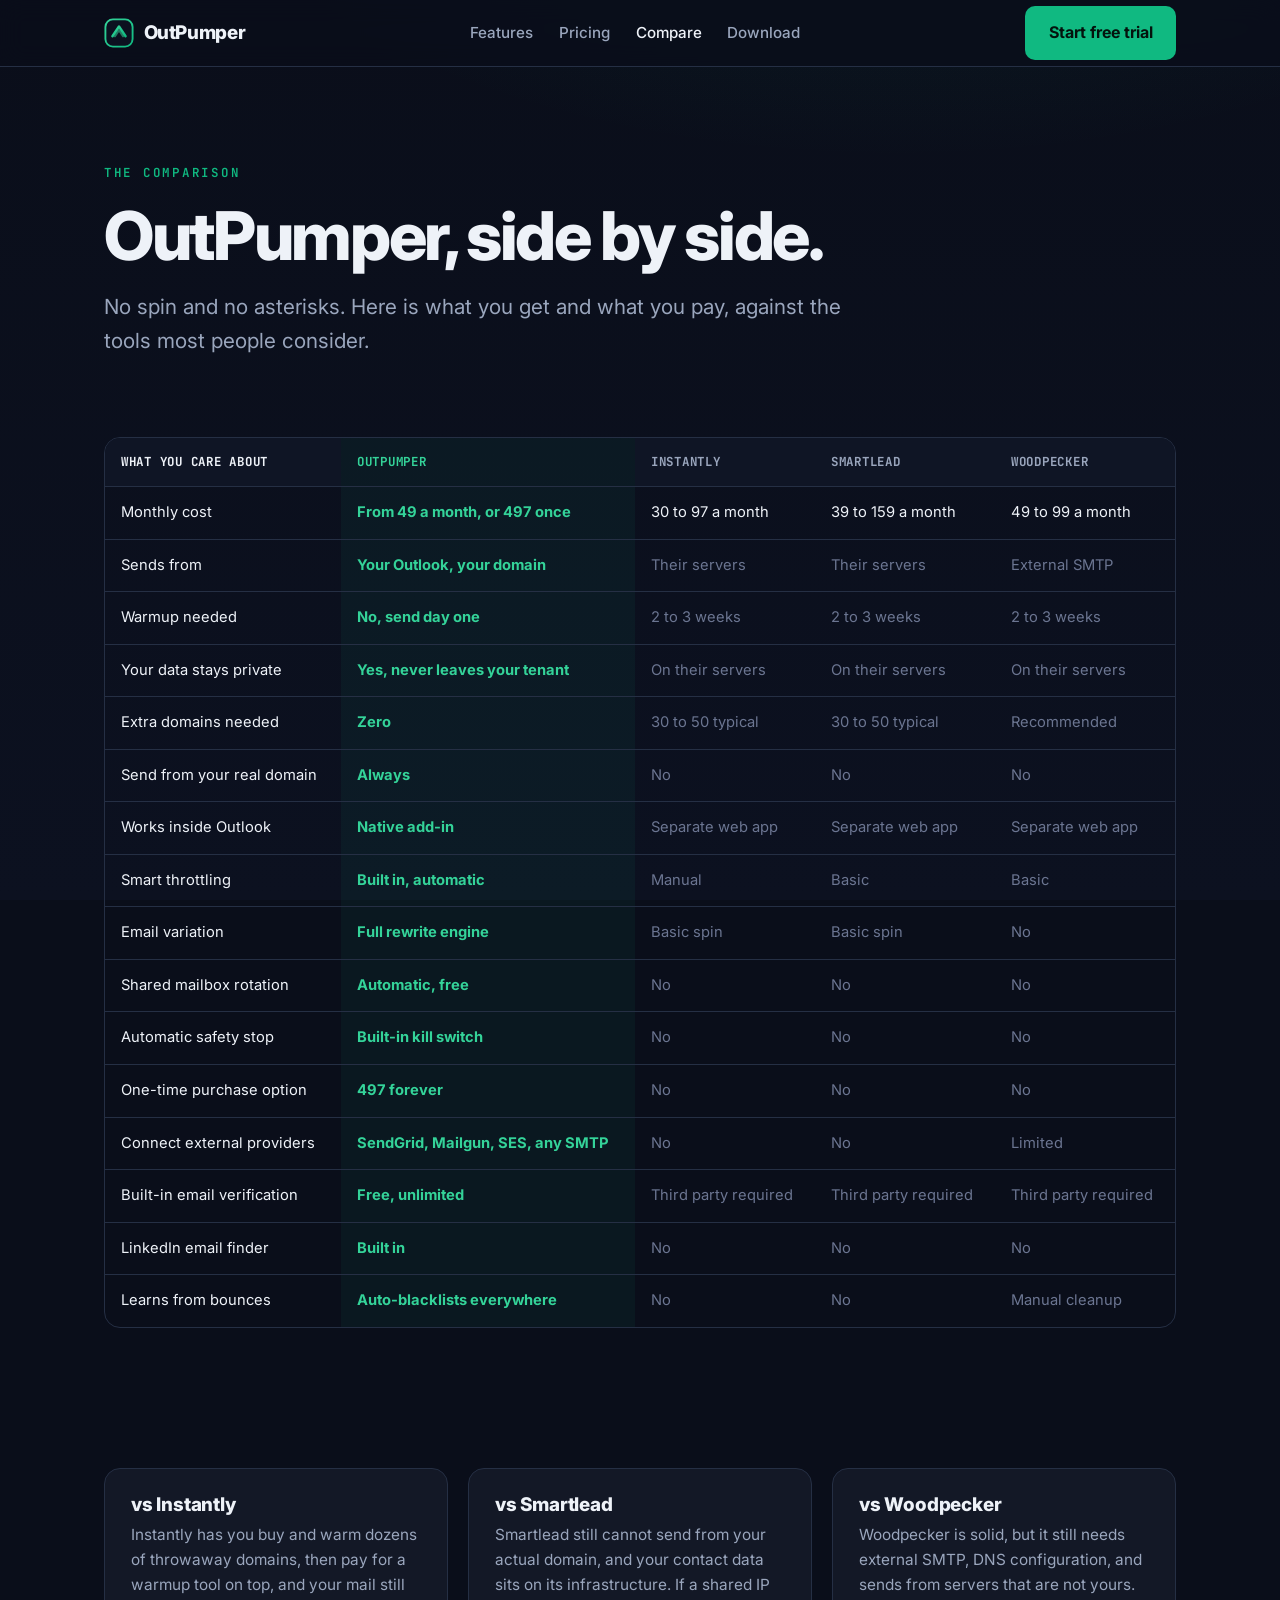
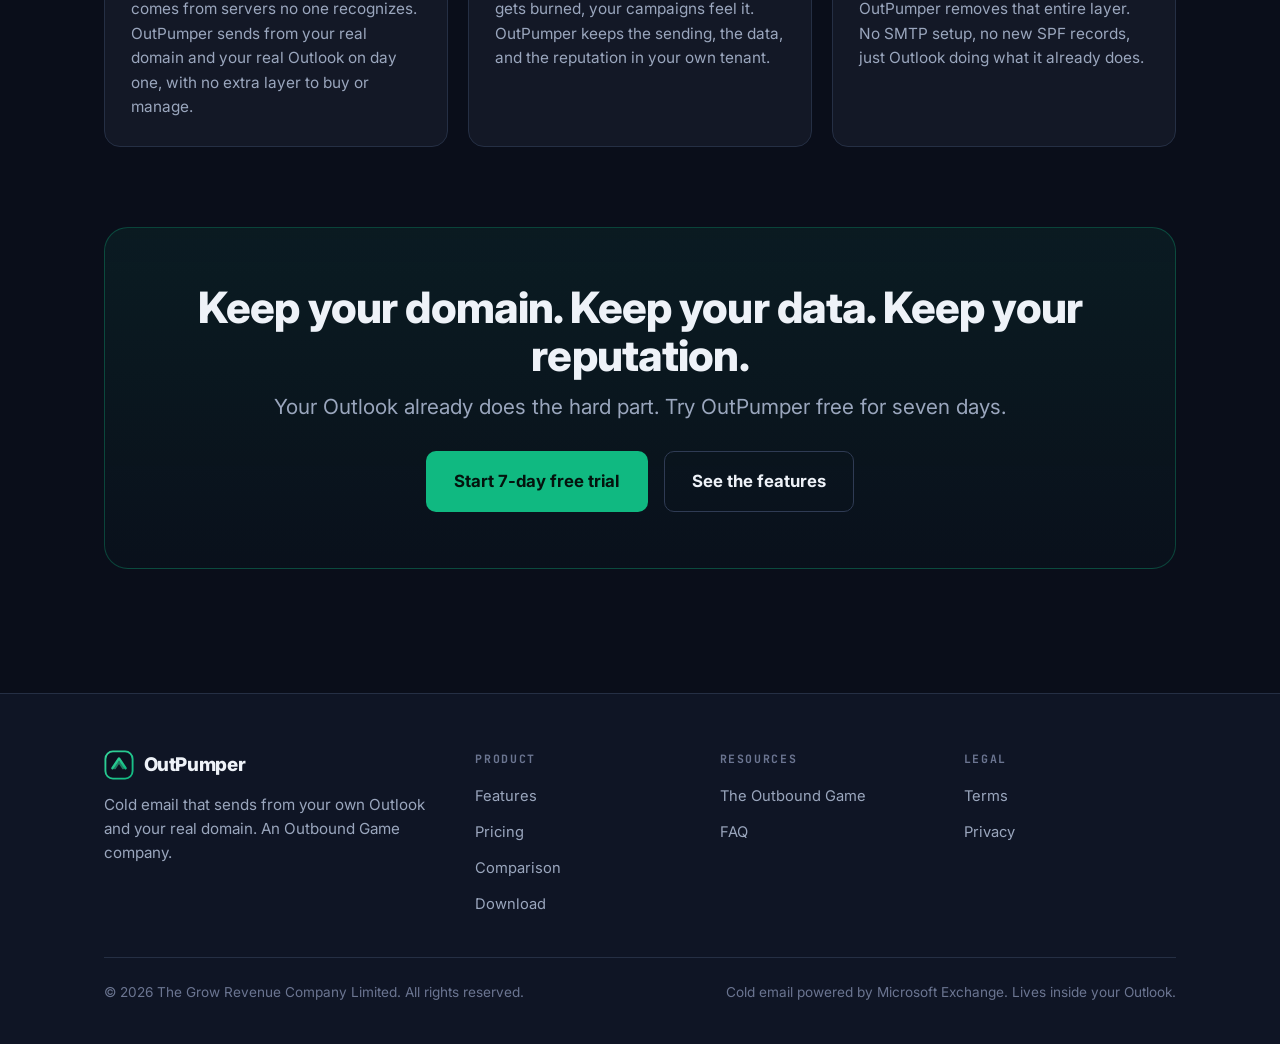
==== comparison.html @ 7ed36271 "Launch OutPumper marketing site" ====
<!DOCTYPE html>
<html lang="en">
<head>
<meta charset="utf-8">
<meta name="viewport" content="width=device-width, initial-scale=1">
<title>OutPumper vs Instantly vs Smartlead — Cold Email Comparison</title>
<meta name="description" content="A straight comparison of OutPumper, Instantly, Smartlead, and Woodpecker: where mail sends from, warmup, extra domains, data privacy, and real cost.">
<link rel="canonical" href="https://outpumper.com/comparison.html">
<meta property="og:title" content="OutPumper vs Instantly vs Smartlead vs Woodpecker">
<meta property="og:description" content="Where your mail sends from, warmup, extra domains, data privacy, and the real cost. Side by side.">
<meta property="og:type" content="website">
<link rel="icon" href="/assets/mark.svg" type="image/svg+xml">
<link rel="preconnect" href="https://fonts.googleapis.com">
<link rel="preconnect" href="https://fonts.gstatic.com" crossorigin>
<link href="https://fonts.googleapis.com/css2?family=Inter:wght@400;500;600;700;800&family=JetBrains+Mono:wght@400;600;700&display=swap" rel="stylesheet">
<link rel="stylesheet" href="/assets/styles.css">
</head>
<body>

<header class="nav">
  <div class="container nav-inner">
    <a class="brand" href="/"><img class="dot" src="/assets/mark.svg" alt=""> OutPumper</a>
    <nav><ul class="nav-links" id="navlinks">
      <li><a href="/features.html">Features</a></li>
      <li><a href="/pricing.html">Pricing</a></li>
      <li><a href="/comparison.html" class="active">Compare</a></li>
      <li><a href="/download.html">Download</a></li>
    </ul></nav>
    <div class="nav-cta">
      <a class="btn btn-primary" href="/pricing.html">Start free trial</a>
      <button class="menu-toggle" aria-label="Menu" onclick="document.getElementById('navlinks').classList.toggle('open')">☰</button>
    </div>
  </div>
</header>

<main>
<section class="hero" style="padding-bottom:32px">
  <div class="container">
    <p class="eyebrow reveal">The comparison</p>
    <h1 class="reveal d1" style="margin:1rem 0 1.1rem">OutPumper, side by side.</h1>
    <p class="lead reveal d2">No spin and no asterisks. Here is what you get and what you pay, against the tools most people consider.</p>
  </div>
</section>

<section style="padding-top:16px">
  <div class="container">
    <div class="tablewrap">
      <table class="cmp">
        <thead><tr>
          <th>What you care about</th>
          <th class="us">OutPumper</th>
          <th>Instantly</th>
          <th>Smartlead</th>
          <th>Woodpecker</th>
        </tr></thead>
        <tbody>
          <tr><td>Monthly cost</td><td class="us">From 49 a month, or 497 once</td><td>30 to 97 a month</td><td>39 to 159 a month</td><td>49 to 99 a month</td></tr>
          <tr><td>Sends from</td><td class="us">Your Outlook, your domain</td><td class="no">Their servers</td><td class="no">Their servers</td><td class="no">External SMTP</td></tr>
          <tr><td>Warmup needed</td><td class="us">No, send day one</td><td class="no">2 to 3 weeks</td><td class="no">2 to 3 weeks</td><td class="no">2 to 3 weeks</td></tr>
          <tr><td>Your data stays private</td><td class="us">Yes, never leaves your tenant</td><td class="no">On their servers</td><td class="no">On their servers</td><td class="no">On their servers</td></tr>
          <tr><td>Extra domains needed</td><td class="us">Zero</td><td class="no">30 to 50 typical</td><td class="no">30 to 50 typical</td><td class="no">Recommended</td></tr>
          <tr><td>Send from your real domain</td><td class="us">Always</td><td class="no">No</td><td class="no">No</td><td class="no">No</td></tr>
          <tr><td>Works inside Outlook</td><td class="us">Native add-in</td><td class="no">Separate web app</td><td class="no">Separate web app</td><td class="no">Separate web app</td></tr>
          <tr><td>Smart throttling</td><td class="us">Built in, automatic</td><td class="no">Manual</td><td class="no">Basic</td><td class="no">Basic</td></tr>
          <tr><td>Email variation</td><td class="us">Full rewrite engine</td><td class="no">Basic spin</td><td class="no">Basic spin</td><td class="no">No</td></tr>
          <tr><td>Shared mailbox rotation</td><td class="us">Automatic, free</td><td class="no">No</td><td class="no">No</td><td class="no">No</td></tr>
          <tr><td>Automatic safety stop</td><td class="us">Built-in kill switch</td><td class="no">No</td><td class="no">No</td><td class="no">No</td></tr>
          <tr><td>One-time purchase option</td><td class="us">497 forever</td><td class="no">No</td><td class="no">No</td><td class="no">No</td></tr>
          <tr><td>Connect external providers</td><td class="us">SendGrid, Mailgun, SES, any SMTP</td><td class="no">No</td><td class="no">No</td><td class="no">Limited</td></tr>
          <tr><td>Built-in email verification</td><td class="us">Free, unlimited</td><td class="no">Third party required</td><td class="no">Third party required</td><td class="no">Third party required</td></tr>
          <tr><td>LinkedIn email finder</td><td class="us">Built in</td><td class="no">No</td><td class="no">No</td><td class="no">No</td></tr>
          <tr><td>Learns from bounces</td><td class="us">Auto-blacklists everywhere</td><td class="no">No</td><td class="no">No</td><td class="no">Manual cleanup</td></tr>
        </tbody>
      </table>
    </div>
  </div>
</section>

<section class="section-tight">
  <div class="container">
    <div class="grid grid-3">
      <div class="card"><h3>vs Instantly</h3><p>Instantly has you buy and warm dozens of throwaway domains, then pay for a warmup tool on top, and your mail still comes from servers no one recognizes. OutPumper sends from your real domain and your real Outlook on day one, with no extra layer to buy or manage.</p></div>
      <div class="card"><h3>vs Smartlead</h3><p>Smartlead still cannot send from your actual domain, and your contact data sits on its infrastructure. If a shared IP gets burned, your campaigns feel it. OutPumper keeps the sending, the data, and the reputation in your own tenant.</p></div>
      <div class="card"><h3>vs Woodpecker</h3><p>Woodpecker is solid, but it still needs external SMTP, DNS configuration, and sends from servers that are not yours. OutPumper removes that entire layer. No SMTP setup, no new SPF records, just Outlook doing what it already does.</p></div>
    </div>
  </div>
</section>

<section style="padding-top:24px">
  <div class="container"><div class="cta-band">
    <h2>Keep your domain. Keep your data. Keep your reputation.</h2>
    <p class="lead">Your Outlook already does the hard part. Try OutPumper free for seven days.</p>
    <div class="hero-cta" style="justify-content:center">
      <a class="btn btn-primary btn-lg" href="/pricing.html">Start 7-day free trial</a>
      <a class="btn btn-ghost btn-lg" href="/features.html">See the features</a>
    </div>
  </div></div>
</section>
</main>

<footer class="site">
  <div class="container">
    <div class="foot-grid">
      <div class="foot-brand">
        <a class="brand" href="/"><img class="dot" src="/assets/mark.svg" alt=""> OutPumper</a>
        <p class="lead">Cold email that sends from your own Outlook and your real domain. An Outbound Game company.</p>
      </div>
      <div class="foot-col"><h4>Product</h4><ul>
        <li><a href="/features.html">Features</a></li><li><a href="/pricing.html">Pricing</a></li>
        <li><a href="/comparison.html">Comparison</a></li><li><a href="/download.html">Download</a></li></ul></div>
      <div class="foot-col"><h4>Resources</h4><ul>
        <li><a href="https://theoutboundgame.com">The Outbound Game</a></li><li><a href="/pricing.html#faq">FAQ</a></li></ul></div>
      <div class="foot-col"><h4>Legal</h4><ul>
        <li><a href="/terms.html">Terms</a></li><li><a href="/privacy.html">Privacy</a></li></ul></div>
    </div>
    <div class="foot-bottom">
      <span>© 2026 The Grow Revenue Company Limited. All rights reserved.</span>
      <span>Cold email powered by Microsoft Exchange. Lives inside your Outlook.</span>
    </div>
  </div>
</footer>
</body>
</html>
---- assets/styles.css ----
/* ===========================================================
   OutPumper - design system
   Family-cohesive with The Outbound Game (dark navy, Inter,
   JetBrains Mono) with an emerald signature accent.
   =========================================================== */

:root {
  --bg0:#0a0e1a; --bg1:#0f1525; --card:#131826; --card2:#1b2230;
  --border:#252f44; --border2:#2f3b54;
  --emerald:#10b981; --emerald-bright:#34d399; --emerald-dim:#0c8f66;
  --blue:#3b82f6; --amber:#f59e0b; --danger:#ef4444;
  --t1:#eef2f8; --t2:#9aa6bd; --t3:#6b7591;
  --sans:'Inter',system-ui,-apple-system,sans-serif;
  --mono:'JetBrains Mono',ui-monospace,monospace;
  --maxw:1120px;
  --r:16px; --rs:10px;
}

* { box-sizing:border-box; margin:0; padding:0; }
html { scroll-behavior:smooth; -webkit-text-size-adjust:100%; }
body {
  font-family:var(--sans); background:var(--bg0); color:var(--t1);
  line-height:1.6; font-size:17px;
  background-image:radial-gradient(1200px 600px at 70% -200px, rgba(16,185,129,.10), transparent 60%),
                   linear-gradient(180deg,#0a0e1a,#0c1120);
  background-attachment:fixed;
}
img { max-width:100%; display:block; }
a { color:var(--emerald-bright); text-decoration:none; }
a:hover { color:var(--emerald); }
.container { max-width:var(--maxw); margin:0 auto; padding:0 24px; }

/* ---------- type ---------- */
h1,h2,h3 { line-height:1.1; letter-spacing:-.02em; font-weight:800; }
h1 { font-size:clamp(2.4rem,6vw,4.2rem); letter-spacing:-.035em; }
h2 { font-size:clamp(1.8rem,3.4vw,2.7rem); }
h3 { font-size:1.18rem; letter-spacing:-.01em; }
.eyebrow {
  font-family:var(--mono); font-size:.78rem; font-weight:600;
  letter-spacing:.22em; text-transform:uppercase; color:var(--emerald);
}
.lead { font-size:clamp(1.05rem,1.7vw,1.3rem); color:var(--t2); max-width:60ch; }
.muted { color:var(--t2); }
.small { font-size:.86rem; color:var(--t3); }
.mono { font-family:var(--mono); }

/* ---------- buttons ---------- */
.btn {
  display:inline-flex; align-items:center; gap:.5rem; font-family:var(--sans);
  font-weight:700; font-size:1rem; border-radius:var(--rs); padding:.85rem 1.4rem;
  cursor:pointer; border:1px solid transparent; transition:transform .15s ease, background .15s ease, border-color .15s ease;
  white-space:nowrap;
}
.btn-primary { background:var(--emerald); color:#04130d; }
.btn-primary:hover { background:var(--emerald-bright); color:#04130d; transform:translateY(-2px); }
.btn-ghost { background:transparent; color:var(--t1); border-color:var(--border2); }
.btn-ghost:hover { border-color:var(--emerald); color:var(--emerald-bright); transform:translateY(-2px); }
.btn-lg { padding:1rem 1.7rem; font-size:1.05rem; }

/* ---------- nav ---------- */
header.nav { position:sticky; top:0; z-index:50; background:rgba(10,14,26,.78);
  backdrop-filter:blur(12px); border-bottom:1px solid var(--border); }
.nav-inner { display:flex; align-items:center; justify-content:space-between; height:66px; }
.brand { display:flex; align-items:center; gap:.6rem; font-weight:800; font-size:1.18rem; letter-spacing:-.02em; color:var(--t1); }
.brand:hover { color:var(--t1); }
.brand .dot { width:30px; height:30px; }
.nav-links { display:flex; align-items:center; gap:1.6rem; list-style:none; }
.nav-links a { color:var(--t2); font-size:.95rem; font-weight:500; }
.nav-links a:hover, .nav-links a.active { color:var(--t1); }
.nav-cta { display:flex; align-items:center; gap:1rem; }
.menu-toggle { display:none; background:none; border:0; color:var(--t1); cursor:pointer; }

/* ---------- sections ---------- */
section { padding:84px 0; }
.section-tight { padding:56px 0; }
.center { text-align:center; }
.center .lead { margin-left:auto; margin-right:auto; }
.sec-head { max-width:42rem; margin-bottom:48px; }
.sec-head.center { margin-left:auto; margin-right:auto; }
.sec-head h2 { margin:.5rem 0 .8rem; }

/* ---------- hero ---------- */
.hero { padding:96px 0 72px; }
.hero h1 { margin:1rem 0 1.3rem; max-width:16ch; }
.hero .lead { margin-bottom:2rem; }
.hero-cta { display:flex; gap:1rem; flex-wrap:wrap; align-items:center; }
.hero-note { margin-top:1.1rem; font-size:.9rem; color:var(--t3); display:flex; gap:1.2rem; flex-wrap:wrap; }
.hero-note span { display:inline-flex; align-items:center; gap:.4rem; }

/* ---------- signature: the From line ---------- */
.fromcard {
  margin-top:40px; background:var(--card); border:1px solid var(--border);
  border-radius:var(--r); padding:22px 24px; max-width:560px;
  box-shadow:0 20px 60px -30px rgba(0,0,0,.8);
}
.fromcard .row { display:flex; align-items:center; gap:.6rem; font-family:var(--mono); font-size:.98rem; padding:.32rem 0; }
.fromcard .ok { color:var(--emerald-bright); }
.fromcard .bad { color:var(--t3); text-decoration:line-through; text-decoration-color:var(--danger); }
.fromcard .tag { margin-left:auto; font-family:var(--sans); font-size:.74rem; font-weight:700; padding:.15rem .55rem; border-radius:99px; }
.fromcard .tag.good { color:var(--emerald-bright); background:rgba(16,185,129,.13); border:1px solid rgba(16,185,129,.4); }
.fromcard .tag.warn { color:var(--danger); background:rgba(239,68,68,.10); border:1px solid rgba(239,68,68,.35); }
.fromcard .divider { height:1px; background:var(--border); margin:.5rem 0; }

/* ---------- cards / grids ---------- */
.grid { display:grid; gap:20px; }
.grid-2 { grid-template-columns:repeat(2,1fr); }
.grid-3 { grid-template-columns:repeat(3,1fr); }
.card {
  background:var(--card); border:1px solid var(--border); border-radius:var(--r);
  padding:26px; transition:transform .15s ease, border-color .15s ease;
}
.card:hover { transform:translateY(-3px); border-color:var(--border2); }
.card .ico { width:40px; height:40px; border-radius:10px; display:grid; place-items:center;
  background:rgba(16,185,129,.12); color:var(--emerald-bright); margin-bottom:14px; font-size:1.2rem; }
.card h3 { margin-bottom:.5rem; }
.card p { color:var(--t2); font-size:.96rem; }

/* contrast (their servers vs your outlook) */
.contrast { display:grid; grid-template-columns:1fr 1fr; gap:20px; }
.panel { border-radius:var(--r); padding:30px; border:1px solid var(--border); }
.panel.them { background:rgba(239,68,68,.045); border-color:rgba(239,68,68,.25); }
.panel.you  { background:rgba(16,185,129,.05); border-color:rgba(16,185,129,.3); }
.panel h3 { margin-bottom:1rem; }
.panel ul { list-style:none; display:flex; flex-direction:column; gap:.7rem; }
.panel li { display:flex; gap:.6rem; align-items:flex-start; color:var(--t2); font-size:.98rem; }
.panel.them li::before { content:"\2715"; color:var(--danger); font-weight:700; }
.panel.you li::before  { content:"\2713"; color:var(--emerald-bright); font-weight:700; }

/* cost-killer rows */
.killer { display:flex; flex-direction:column; gap:16px; }
.killer-row { display:grid; grid-template-columns:1.3fr 1fr; gap:20px; align-items:center;
  background:var(--card); border:1px solid var(--border); border-radius:var(--r); padding:24px 26px; }
.killer-row h3 { margin-bottom:.4rem; }
.killer-row p { color:var(--t2); font-size:.95rem; }
.price-tag { text-align:right; }
.price-tag .them { color:var(--t3); text-decoration:line-through; font-family:var(--mono); font-size:.95rem; }
.price-tag .ours { color:var(--emerald-bright); font-weight:800; font-size:1.7rem; letter-spacing:-.02em; }

/* ---------- pricing ---------- */
.plans { display:grid; grid-template-columns:repeat(3,1fr); gap:22px; align-items:start; }
.plan { background:var(--card); border:1px solid var(--border); border-radius:var(--r); padding:30px; position:relative; }
.plan.featured { border-color:var(--emerald); box-shadow:0 0 0 1px var(--emerald), 0 30px 70px -40px rgba(16,185,129,.5); }
.plan .badge { position:absolute; top:-12px; left:50%; transform:translateX(-50%);
  font-family:var(--mono); font-size:.68rem; letter-spacing:.14em; text-transform:uppercase;
  background:var(--emerald); color:#04130d; font-weight:700; padding:.3rem .7rem; border-radius:99px; }
.plan .pname { font-family:var(--mono); font-size:.8rem; letter-spacing:.14em; text-transform:uppercase; color:var(--t2); }
.plan .price { font-size:2.8rem; font-weight:800; letter-spacing:-.03em; margin:.4rem 0 .1rem; }
.plan .price small { font-size:1rem; font-weight:500; color:var(--t3); }
.plan .sub { color:var(--t2); font-size:.92rem; min-height:2.4em; }
.plan ul { list-style:none; margin:18px 0 22px; display:flex; flex-direction:column; gap:.6rem; }
.plan li { display:flex; gap:.55rem; align-items:flex-start; font-size:.93rem; color:var(--t2); }
.plan li::before { content:"\2713"; color:var(--emerald-bright); font-weight:700; flex:none; }
.plan .btn { width:100%; justify-content:center; }
.plan .finehint { margin-top:12px; font-size:.78rem; color:var(--t3); text-align:center; }
.guarantee { margin-top:34px; display:flex; gap:.8rem; align-items:center; justify-content:center;
  color:var(--t2); font-size:.95rem; }
.guarantee b { color:var(--t1); }

/* ---------- comparison table ---------- */
.tablewrap { overflow-x:auto; border:1px solid var(--border); border-radius:var(--r); }
table.cmp { width:100%; border-collapse:collapse; min-width:720px; font-size:.92rem; }
table.cmp th, table.cmp td { padding:14px 16px; text-align:left; border-bottom:1px solid var(--border); }
table.cmp thead th { background:var(--bg1); font-family:var(--mono); font-size:.78rem; letter-spacing:.06em; text-transform:uppercase; color:var(--t2); }
table.cmp thead th:first-child { color:var(--t1); }
table.cmp .us { color:var(--emerald-bright); font-weight:700; background:rgba(16,185,129,.06); }
table.cmp td.yes { color:var(--emerald-bright); }
table.cmp td.no { color:var(--t3); }
table.cmp tr:last-child td { border-bottom:0; }
table.cmp tbody tr:hover td { background:rgba(255,255,255,.02); }
table.cmp tbody tr:hover td.us { background:rgba(16,185,129,.1); }

/* ---------- faq ---------- */
.faq { display:flex; flex-direction:column; gap:12px; max-width:760px; margin:0 auto; }
details.qa { background:var(--card); border:1px solid var(--border); border-radius:var(--rs); padding:0 22px; }
details.qa summary { list-style:none; cursor:pointer; padding:18px 0; font-weight:600; display:flex; justify-content:space-between; gap:1rem; }
details.qa summary::-webkit-details-marker { display:none; }
details.qa summary::after { content:"+"; color:var(--emerald-bright); font-weight:700; font-size:1.3rem; line-height:1; }
details.qa[open] summary::after { content:"\2212"; }
details.qa p { color:var(--t2); padding:0 0 18px; font-size:.96rem; }

/* ---------- cta band ---------- */
.cta-band { background:linear-gradient(180deg, rgba(16,185,129,.08), rgba(16,185,129,.02));
  border:1px solid rgba(16,185,129,.3); border-radius:24px; padding:56px 40px; text-align:center; }
.cta-band h2 { margin-bottom:.7rem; }
.cta-band .lead { margin:0 auto 1.7rem; }

/* ---------- download ---------- */
.dl-card { background:var(--card); border:1px solid var(--border); border-radius:var(--r); padding:40px; text-align:center; max-width:640px; margin:0 auto; }
.dl-card .req { font-family:var(--mono); font-size:.85rem; color:var(--t2); margin-top:1rem; }
.steps { counter-reset:step; display:flex; flex-direction:column; gap:16px; max-width:680px; margin:40px auto 0; }
.step { display:flex; gap:16px; align-items:flex-start; background:var(--card); border:1px solid var(--border); border-radius:var(--rs); padding:20px 22px; }
.step .n { counter-increment:step; flex:none; width:34px; height:34px; border-radius:50%;
  border:2px solid var(--emerald); color:var(--emerald-bright); display:grid; place-items:center; font-family:var(--mono); font-weight:700; }
.step .n::before { content:counter(step); }
.step h3 { margin-bottom:.25rem; }
.step p { color:var(--t2); font-size:.94rem; }

/* ---------- footer ---------- */
footer.site { border-top:1px solid var(--border); padding:56px 0 40px; margin-top:40px; background:var(--bg1); }
.foot-grid { display:grid; grid-template-columns:1.6fr 1fr 1fr 1fr; gap:32px; }
.foot-brand .lead { font-size:.95rem; margin-top:.8rem; }
.foot-col h4 { font-family:var(--mono); font-size:.72rem; letter-spacing:.14em; text-transform:uppercase; color:var(--t3); margin-bottom:14px; }
.foot-col ul { list-style:none; display:flex; flex-direction:column; gap:.55rem; }
.foot-col a { color:var(--t2); font-size:.92rem; }
.foot-col a:hover { color:var(--t1); }
.foot-bottom { margin-top:40px; padding-top:24px; border-top:1px solid var(--border); display:flex; justify-content:space-between; gap:1rem; flex-wrap:wrap; color:var(--t3); font-size:.85rem; }
.foot-bottom a { color:var(--t3); }

/* ---------- reveal animation ---------- */
.reveal { opacity:0; transform:translateY(16px); animation:rise .7s cubic-bezier(.2,.7,.3,1) forwards; }
.reveal.d1 { animation-delay:.08s; } .reveal.d2 { animation-delay:.16s; }
.reveal.d3 { animation-delay:.24s; } .reveal.d4 { animation-delay:.32s; }
@keyframes rise { to { opacity:1; transform:none; } }

/* ---------- focus ---------- */
:focus-visible { outline:2px solid var(--emerald-bright); outline-offset:3px; border-radius:4px; }

/* ---------- responsive ---------- */
@media (max-width:860px){
  .nav-links { display:none; }
  .menu-toggle { display:block; }
  .nav-links.open { display:flex; position:absolute; top:66px; left:0; right:0; flex-direction:column;
    background:var(--bg1); border-bottom:1px solid var(--border); padding:18px 24px; gap:1rem; }
  .grid-3,.grid-2,.plans,.contrast { grid-template-columns:1fr; }
  .killer-row { grid-template-columns:1fr; gap:12px; }
  .price-tag { text-align:left; }
  .foot-grid { grid-template-columns:1fr 1fr; }
  section { padding:60px 0; }
}
@media (max-width:520px){
  .foot-grid { grid-template-columns:1fr; }
  .hero-cta .btn { width:100%; justify-content:center; }
}
@media (prefers-reduced-motion:reduce){
  .reveal { animation:none; opacity:1; transform:none; }
  html { scroll-behavior:auto; }
  .card:hover,.btn:hover { transform:none; }
}
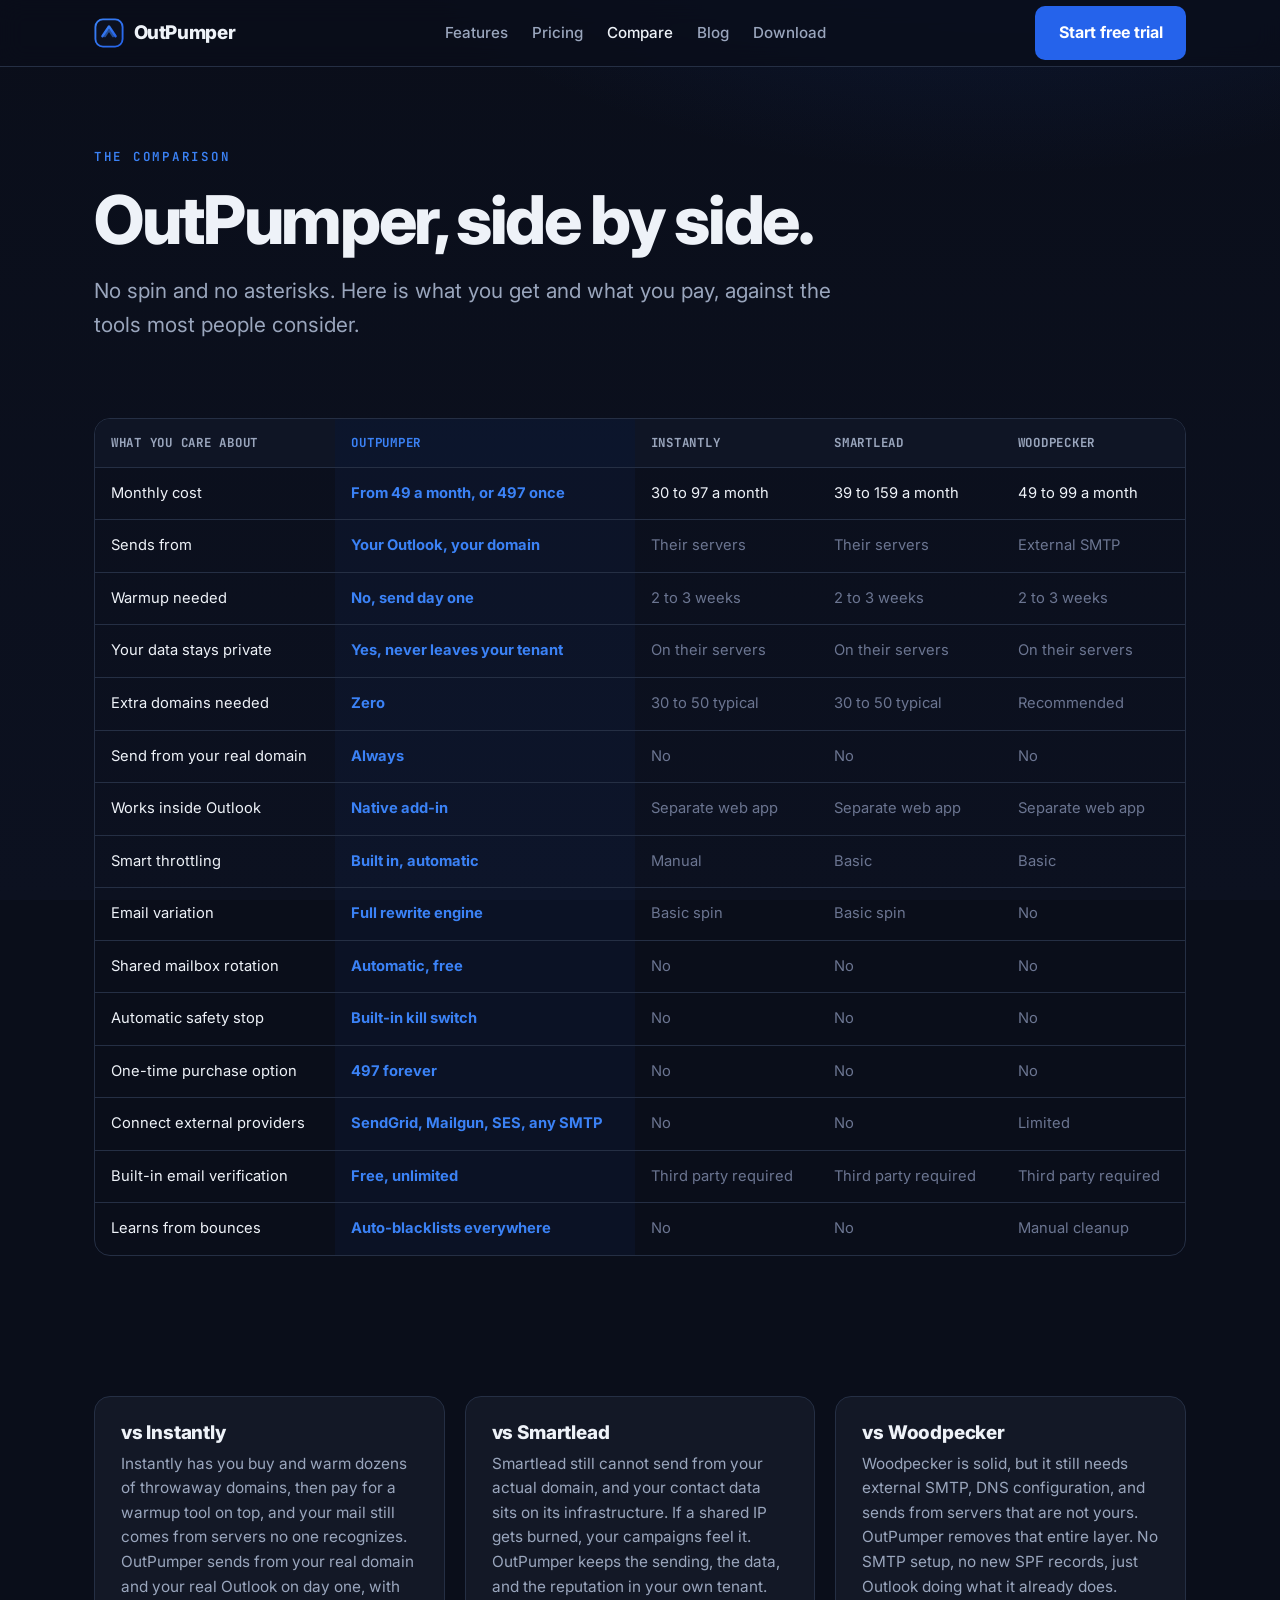
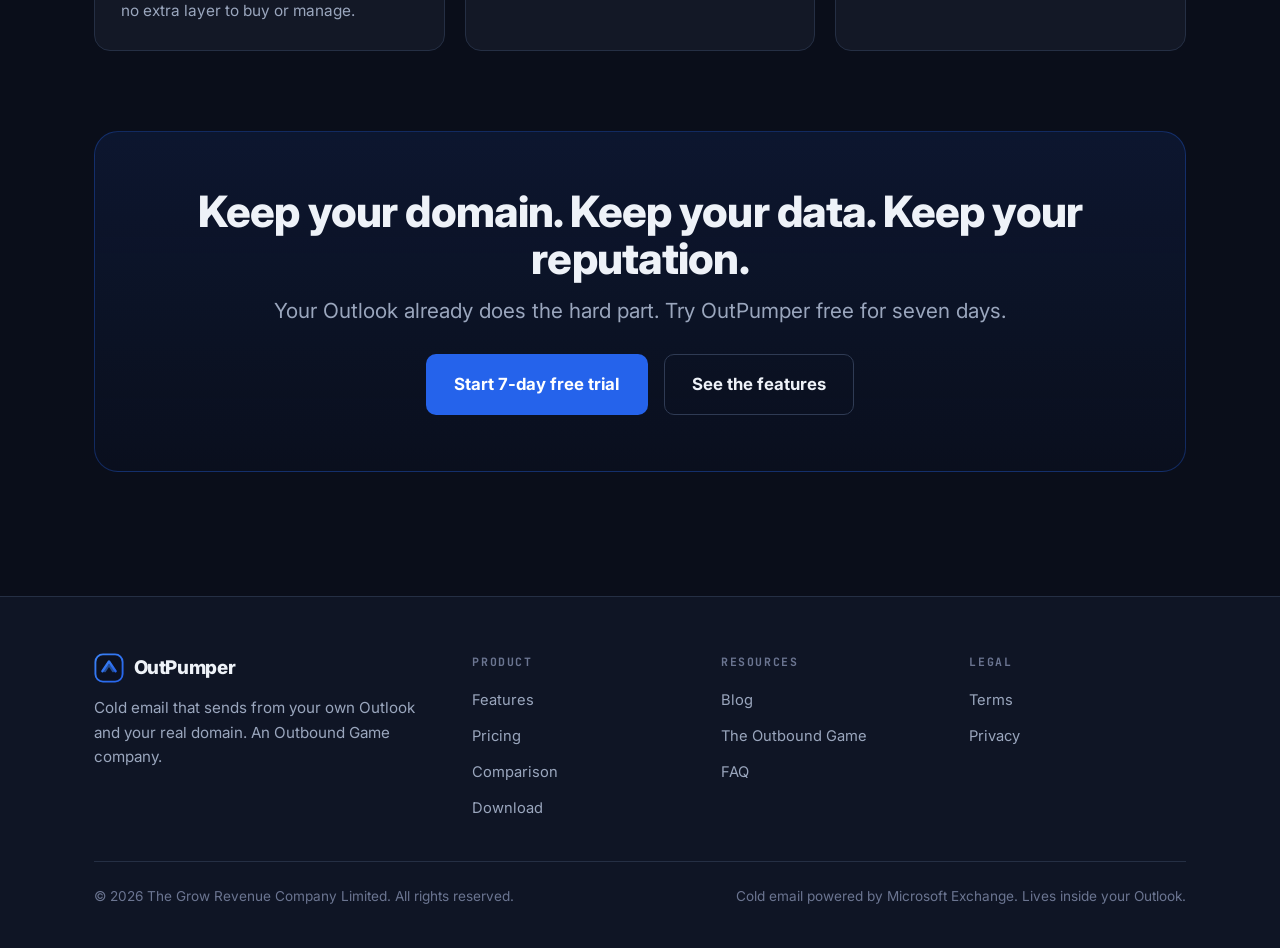
==== commit f0bc8b35: "Rebuild OutPumper site: blue theme, blog nav, no LinkedIn finder, animated UI" ====
--- a/comparison.html
+++ b/comparison.html
@@ -3,6 +3,7 @@
 <head>
 <meta charset="utf-8">
 <meta name="viewport" content="width=device-width, initial-scale=1">
+<meta name="theme-color" content="#0a0e1a">
 <title>OutPumper vs Instantly vs Smartlead — Cold Email Comparison</title>
 <meta name="description" content="A straight comparison of OutPumper, Instantly, Smartlead, and Woodpecker: where mail sends from, warmup, extra domains, data privacy, and real cost.">
 <link rel="canonical" href="https://outpumper.com/comparison.html">
@@ -13,7 +14,7 @@
 <link rel="preconnect" href="https://fonts.googleapis.com">
 <link rel="preconnect" href="https://fonts.gstatic.com" crossorigin>
 <link href="https://fonts.googleapis.com/css2?family=Inter:wght@400;500;600;700;800&family=JetBrains+Mono:wght@400;600;700&display=swap" rel="stylesheet">
-<link rel="stylesheet" href="/assets/styles.css">
+<link rel="stylesheet" href="/assets/app.css">
 </head>
 <body>
 
@@ -24,6 +25,7 @@
       <li><a href="/features.html">Features</a></li>
       <li><a href="/pricing.html">Pricing</a></li>
       <li><a href="/comparison.html" class="active">Compare</a></li>
+      <li><a href="https://theoutboundgame.com">Blog</a></li>
       <li><a href="/download.html">Download</a></li>
     </ul></nav>
     <div class="nav-cta">
@@ -44,7 +46,7 @@
 
 <section style="padding-top:16px">
   <div class="container">
-    <div class="tablewrap">
+    <div class="tablewrap reveal">
       <table class="cmp">
         <thead><tr>
           <th>What you care about</th>
@@ -68,7 +70,6 @@
           <tr><td>One-time purchase option</td><td class="us">497 forever</td><td class="no">No</td><td class="no">No</td><td class="no">No</td></tr>
           <tr><td>Connect external providers</td><td class="us">SendGrid, Mailgun, SES, any SMTP</td><td class="no">No</td><td class="no">No</td><td class="no">Limited</td></tr>
           <tr><td>Built-in email verification</td><td class="us">Free, unlimited</td><td class="no">Third party required</td><td class="no">Third party required</td><td class="no">Third party required</td></tr>
-          <tr><td>LinkedIn email finder</td><td class="us">Built in</td><td class="no">No</td><td class="no">No</td><td class="no">No</td></tr>
           <tr><td>Learns from bounces</td><td class="us">Auto-blacklists everywhere</td><td class="no">No</td><td class="no">No</td><td class="no">Manual cleanup</td></tr>
         </tbody>
       </table>
@@ -79,15 +80,15 @@
 <section class="section-tight">
   <div class="container">
     <div class="grid grid-3">
-      <div class="card"><h3>vs Instantly</h3><p>Instantly has you buy and warm dozens of throwaway domains, then pay for a warmup tool on top, and your mail still comes from servers no one recognizes. OutPumper sends from your real domain and your real Outlook on day one, with no extra layer to buy or manage.</p></div>
-      <div class="card"><h3>vs Smartlead</h3><p>Smartlead still cannot send from your actual domain, and your contact data sits on its infrastructure. If a shared IP gets burned, your campaigns feel it. OutPumper keeps the sending, the data, and the reputation in your own tenant.</p></div>
-      <div class="card"><h3>vs Woodpecker</h3><p>Woodpecker is solid, but it still needs external SMTP, DNS configuration, and sends from servers that are not yours. OutPumper removes that entire layer. No SMTP setup, no new SPF records, just Outlook doing what it already does.</p></div>
+      <div class="card reveal"><h3>vs Instantly</h3><p>Instantly has you buy and warm dozens of throwaway domains, then pay for a warmup tool on top, and your mail still comes from servers no one recognizes. OutPumper sends from your real domain and your real Outlook on day one, with no extra layer to buy or manage.</p></div>
+      <div class="card reveal d1"><h3>vs Smartlead</h3><p>Smartlead still cannot send from your actual domain, and your contact data sits on its infrastructure. If a shared IP gets burned, your campaigns feel it. OutPumper keeps the sending, the data, and the reputation in your own tenant.</p></div>
+      <div class="card reveal d2"><h3>vs Woodpecker</h3><p>Woodpecker is solid, but it still needs external SMTP, DNS configuration, and sends from servers that are not yours. OutPumper removes that entire layer. No SMTP setup, no new SPF records, just Outlook doing what it already does.</p></div>
     </div>
   </div>
 </section>
 
 <section style="padding-top:24px">
-  <div class="container"><div class="cta-band">
+  <div class="container"><div class="cta-band reveal">
     <h2>Keep your domain. Keep your data. Keep your reputation.</h2>
     <p class="lead">Your Outlook already does the hard part. Try OutPumper free for seven days.</p>
     <div class="hero-cta" style="justify-content:center">
@@ -109,6 +110,7 @@
         <li><a href="/features.html">Features</a></li><li><a href="/pricing.html">Pricing</a></li>
         <li><a href="/comparison.html">Comparison</a></li><li><a href="/download.html">Download</a></li></ul></div>
       <div class="foot-col"><h4>Resources</h4><ul>
+        <li><a href="https://theoutboundgame.com">Blog</a></li>
         <li><a href="https://theoutboundgame.com">The Outbound Game</a></li><li><a href="/pricing.html#faq">FAQ</a></li></ul></div>
       <div class="foot-col"><h4>Legal</h4><ul>
         <li><a href="/terms.html">Terms</a></li><li><a href="/privacy.html">Privacy</a></li></ul></div>
@@ -119,5 +121,10 @@
     </div>
   </div>
 </footer>
+<script>
+(function(){var rm=matchMedia('(prefers-reduced-motion: reduce)').matches;
+var io=new IntersectionObserver(function(es){es.forEach(function(e){if(e.isIntersecting){e.target.classList.add('in');io.unobserve(e.target);}});},{threshold:.12});
+document.querySelectorAll('.reveal').forEach(function(el){if(rm){el.classList.add('in');}else{io.observe(el);}});})();
+</script>
 </body>
 </html>
--- a/assets/app.css
+++ b/assets/app.css
@@ -0,0 +1,257 @@
+/* ===========================================================
+   OutPumper - app.css  (v2, blue Outbound Game theme)
+   Dark navy base, Inter + JetBrains Mono, #2563eb accent.
+   =========================================================== */
+
+:root{
+  --bg0:#0a0e1a; --bg1:#0f1525; --card:#131826; --card2:#1b2230;
+  --border:#252f44; --border2:#2f3b54;
+  --accent:#2563eb; --accent-bright:#3b82f6; --accent-dim:#1d4ed8;
+  --green:#10b981; --amber:#f59e0b; --danger:#ef4444; --cyan:#22d3ee; --purple:#8b5cf6;
+  --t1:#eef2f8; --t2:#9aa6bd; --t3:#6b7591;
+  --sans:'Inter',system-ui,-apple-system,sans-serif;
+  --mono:'JetBrains Mono',ui-monospace,monospace;
+  --maxw:1140px; --r:16px; --rs:10px;
+}
+*{box-sizing:border-box;margin:0;padding:0;}
+html{scroll-behavior:smooth;-webkit-text-size-adjust:100%;}
+body{
+  font-family:var(--sans);background:var(--bg0);color:var(--t1);
+  line-height:1.6;font-size:17px;overflow-x:hidden;
+  background-image:radial-gradient(1100px 560px at 78% -160px,rgba(37,99,235,.16),transparent 60%),
+                   linear-gradient(180deg,#0a0e1a,#0c1120);
+  background-attachment:fixed;
+}
+img{max-width:100%;display:block;}
+a{color:var(--accent-bright);text-decoration:none;transition:color .15s ease;}
+a:hover{color:var(--accent);}
+.container{max-width:var(--maxw);margin:0 auto;padding:0 24px;}
+
+h1,h2,h3{line-height:1.1;letter-spacing:-.02em;font-weight:800;}
+h1{font-size:clamp(2.4rem,6vw,4.2rem);letter-spacing:-.035em;}
+h2{font-size:clamp(1.8rem,3.4vw,2.7rem);}
+h3{font-size:1.18rem;letter-spacing:-.01em;}
+.eyebrow{font-family:var(--mono);font-size:.78rem;font-weight:600;letter-spacing:.22em;text-transform:uppercase;color:var(--accent-bright);}
+.lead{font-size:clamp(1.05rem,1.7vw,1.3rem);color:var(--t2);max-width:60ch;}
+.small{font-size:.86rem;color:var(--t3);}
+.mono{font-family:var(--mono);}
+
+/* buttons */
+.btn{display:inline-flex;align-items:center;gap:.5rem;font-family:var(--sans);font-weight:700;font-size:1rem;
+  border-radius:var(--rs);padding:.85rem 1.4rem;cursor:pointer;border:1px solid transparent;white-space:nowrap;
+  transition:transform .15s ease,background .15s ease,border-color .15s ease,box-shadow .15s ease;}
+.btn-primary{background:var(--accent);color:#fff;box-shadow:0 0 0 0 rgba(37,99,235,.5);}
+.btn-primary:hover{background:var(--accent-bright);color:#fff;transform:translateY(-2px);box-shadow:0 10px 30px -10px rgba(37,99,235,.6);}
+.btn-ghost{background:transparent;color:var(--t1);border-color:var(--border2);}
+.btn-ghost:hover{border-color:var(--accent);color:var(--accent-bright);transform:translateY(-2px);}
+.btn-lg{padding:1rem 1.7rem;font-size:1.05rem;}
+
+/* nav */
+header.nav{position:sticky;top:0;z-index:60;background:rgba(10,14,26,.78);backdrop-filter:blur(12px);border-bottom:1px solid var(--border);}
+.nav-inner{display:flex;align-items:center;justify-content:space-between;height:66px;}
+.brand{display:flex;align-items:center;gap:.6rem;font-weight:800;font-size:1.18rem;letter-spacing:-.02em;color:var(--t1);}
+.brand:hover{color:var(--t1);}
+.brand .dot{width:30px;height:30px;}
+.nav-links{display:flex;align-items:center;gap:1.5rem;list-style:none;}
+.nav-links a{color:var(--t2);font-size:.95rem;font-weight:500;}
+.nav-links a:hover,.nav-links a.active{color:var(--t1);}
+.nav-cta{display:flex;align-items:center;gap:1rem;}
+.menu-toggle{display:none;background:none;border:0;color:var(--t1);font-size:1.4rem;cursor:pointer;}
+
+/* sections */
+section{padding:84px 0;}
+.section-tight{padding:56px 0;}
+.center{text-align:center;}
+.center .lead{margin-left:auto;margin-right:auto;}
+.sec-head{max-width:42rem;margin-bottom:46px;}
+.sec-head.center{margin-left:auto;margin-right:auto;}
+.sec-head h2{margin:.5rem 0 .8rem;}
+
+/* hero split */
+.hero{padding:80px 0 64px;}
+.hero-grid{display:grid;grid-template-columns:1.05fr .95fr;gap:48px;align-items:center;}
+.hero h1{margin:1rem 0 1.2rem;}
+.hero .lead{margin-bottom:1.8rem;}
+.hero-cta{display:flex;gap:1rem;flex-wrap:wrap;align-items:center;}
+.hero-note{margin-top:1.1rem;font-size:.9rem;color:var(--t3);display:flex;gap:1.2rem;flex-wrap:wrap;}
+.hero-note span{display:inline-flex;align-items:center;gap:.4rem;}
+
+/* signature from-line */
+.fromcard{margin-top:28px;background:var(--card);border:1px solid var(--border);border-radius:var(--r);padding:20px 22px;max-width:520px;box-shadow:0 20px 60px -30px rgba(0,0,0,.8);}
+.fromcard .row{display:flex;align-items:center;gap:.6rem;font-family:var(--mono);font-size:.95rem;padding:.3rem 0;}
+.fromcard .ok{color:var(--accent-bright);}
+.fromcard .bad{color:var(--t3);text-decoration:line-through;text-decoration-color:var(--danger);}
+.fromcard .tag{margin-left:auto;font-family:var(--sans);font-size:.72rem;font-weight:700;padding:.15rem .55rem;border-radius:99px;}
+.fromcard .tag.good{color:var(--accent-bright);background:rgba(37,99,235,.13);border:1px solid rgba(37,99,235,.4);}
+.fromcard .tag.warn{color:var(--danger);background:rgba(239,68,68,.10);border:1px solid rgba(239,68,68,.35);}
+.fromcard .divider{height:1px;background:var(--border);margin:.5rem 0;}
+
+/* animated product mockup */
+.mockup{background:rgba(15,21,37,.9);border:1px solid var(--border2);border-radius:14px;overflow:hidden;
+  box-shadow:0 0 50px -10px rgba(37,99,235,.25),0 30px 70px -30px rgba(0,0,0,.85);
+  animation:floaty 6s ease-in-out infinite;}
+@keyframes floaty{0%,100%{transform:translateY(0);}50%{transform:translateY(-8px);}}
+.mockup-bar{display:flex;align-items:center;gap:.5rem;padding:11px 14px;background:rgba(255,255,255,.03);border-bottom:1px solid var(--border);}
+.mockup-bar i{width:10px;height:10px;border-radius:50%;display:inline-block;}
+.mockup-bar i:nth-child(1){background:#ff5f57;}.mockup-bar i:nth-child(2){background:#febc2e;}.mockup-bar i:nth-child(3){background:#28c840;}
+.mockup-bar .title{margin-left:.5rem;font-family:var(--mono);font-size:.72rem;color:var(--t3);}
+.mockup-stats{display:grid;grid-template-columns:repeat(3,1fr);gap:1px;background:var(--border);}
+.mockup-stat{background:var(--card);padding:14px;text-align:center;}
+.mockup-stat .n{font-family:var(--mono);font-size:1.25rem;font-weight:800;color:var(--t1);}
+.mockup-stat .l{font-family:var(--mono);font-size:.6rem;letter-spacing:.1em;text-transform:uppercase;color:var(--t3);margin-top:2px;}
+.mockup-rows{padding:6px 14px 10px;}
+.mockup-row{display:grid;grid-template-columns:1.3fr .8fr;align-items:center;padding:8px 0;border-bottom:1px solid rgba(255,255,255,.04);font-size:.8rem;}
+.mockup-row:last-child{border-bottom:0;}
+.mockup-row .e{font-family:var(--mono);color:var(--accent-bright);font-size:.74rem;overflow:hidden;text-overflow:ellipsis;white-space:nowrap;}
+.pill{justify-self:end;font-family:var(--mono);font-size:.6rem;font-weight:700;letter-spacing:.05em;padding:3px 8px;border-radius:5px;}
+.pill.replied{background:rgba(16,185,129,.15);color:#34d399;border:1px solid rgba(16,185,129,.3);}
+.pill.sent{background:rgba(59,130,246,.13);color:#60a5fa;border:1px solid rgba(59,130,246,.3);}
+.pill.sending{background:rgba(37,99,235,.14);color:#93c5fd;border:1px solid rgba(37,99,235,.3);animation:blink 1.4s ease-in-out infinite;}
+@keyframes blink{0%,100%{opacity:1;}50%{opacity:.45;}}
+.mockup-prog{padding:12px 14px 16px;border-top:1px solid rgba(255,255,255,.05);}
+.mockup-prog .lab{display:flex;justify-content:space-between;font-family:var(--mono);font-size:.65rem;color:var(--t3);margin-bottom:7px;}
+.mockup-prog .track{height:6px;background:rgba(255,255,255,.07);border-radius:3px;overflow:hidden;}
+.mockup-prog .fill{height:100%;width:0;background:linear-gradient(90deg,var(--accent),var(--accent-bright));border-radius:3px;animation:fillup 3.5s ease-out forwards;}
+@keyframes fillup{to{width:94%;}}
+
+/* cards / grids */
+.grid{display:grid;gap:20px;}
+.grid-3{grid-template-columns:repeat(3,1fr);}
+.grid-2{grid-template-columns:repeat(2,1fr);}
+.card{background:var(--card);border:1px solid var(--border);border-radius:var(--r);padding:26px;transition:transform .15s ease,border-color .15s ease,box-shadow .15s ease;}
+.card:hover{transform:translateY(-3px);border-color:var(--border2);box-shadow:0 16px 40px -24px rgba(37,99,235,.5);}
+.card .ico{width:42px;height:42px;border-radius:11px;display:grid;place-items:center;background:rgba(37,99,235,.12);color:var(--accent-bright);margin-bottom:14px;font-size:1.25rem;}
+.card h3{margin-bottom:.5rem;}
+.card p{color:var(--t2);font-size:.96rem;}
+
+/* contrast */
+.contrast{display:grid;grid-template-columns:1fr 1fr;gap:20px;}
+.panel{border-radius:var(--r);padding:30px;border:1px solid var(--border);}
+.panel.them{background:rgba(239,68,68,.045);border-color:rgba(239,68,68,.25);}
+.panel.you{background:rgba(37,99,235,.06);border-color:rgba(37,99,235,.32);}
+.panel h3{margin-bottom:1rem;}
+.panel ul{list-style:none;display:flex;flex-direction:column;gap:.7rem;}
+.panel li{display:flex;gap:.6rem;align-items:flex-start;color:var(--t2);font-size:.98rem;}
+.panel.them li::before{content:"\2715";color:var(--danger);font-weight:700;}
+.panel.you li::before{content:"\2713";color:var(--accent-bright);font-weight:700;}
+
+/* cost-killer */
+.killer{display:flex;flex-direction:column;gap:16px;}
+.killer-row{display:grid;grid-template-columns:1.3fr 1fr;gap:20px;align-items:center;background:var(--card);border:1px solid var(--border);border-radius:var(--r);padding:24px 26px;}
+.killer-row h3{margin-bottom:.4rem;}
+.killer-row p{color:var(--t2);font-size:.95rem;}
+.price-tag{text-align:right;}
+.price-tag .them{color:var(--t3);text-decoration:line-through;font-family:var(--mono);font-size:.92rem;}
+.price-tag .ours{color:var(--accent-bright);font-weight:800;font-size:1.55rem;letter-spacing:-.02em;}
+
+/* stats band */
+.stats{background:var(--bg1);border-top:1px solid var(--border);border-bottom:1px solid var(--border);}
+.stats-grid{display:grid;grid-template-columns:repeat(4,1fr);gap:24px;text-align:center;}
+.stat .n{font-family:var(--mono);font-size:clamp(2rem,4vw,3rem);font-weight:800;color:var(--accent-bright);line-height:1;}
+.stat .l{font-size:.85rem;color:var(--t3);margin-top:.5rem;text-transform:uppercase;letter-spacing:.08em;}
+
+/* steps */
+.steps{counter-reset:step;display:flex;flex-direction:column;gap:16px;max-width:720px;margin:0 auto;}
+.step{display:flex;gap:16px;align-items:flex-start;background:var(--card);border:1px solid var(--border);border-radius:var(--rs);padding:20px 22px;transition:border-color .15s ease;}
+.step:hover{border-color:var(--accent);}
+.step .n{counter-increment:step;flex:none;width:34px;height:34px;border-radius:50%;border:2px solid var(--accent);color:var(--accent-bright);display:grid;place-items:center;font-family:var(--mono);font-weight:700;}
+.step .n::before{content:counter(step);}
+.step h3{margin-bottom:.25rem;}
+.step p{color:var(--t2);font-size:.94rem;}
+
+/* pricing */
+.plans{display:grid;grid-template-columns:repeat(3,1fr);gap:22px;align-items:start;}
+.plan{background:var(--card);border:1px solid var(--border);border-radius:var(--r);padding:30px;position:relative;transition:transform .15s ease,border-color .15s ease;}
+.plan:hover{transform:translateY(-3px);border-color:var(--border2);}
+.plan.featured{border-color:var(--accent);box-shadow:0 0 0 1px var(--accent),0 30px 70px -40px rgba(37,99,235,.6);}
+.plan .badge{position:absolute;top:-12px;left:50%;transform:translateX(-50%);font-family:var(--mono);font-size:.66rem;letter-spacing:.14em;text-transform:uppercase;background:var(--accent);color:#fff;font-weight:700;padding:.3rem .7rem;border-radius:99px;}
+.plan .pname{font-family:var(--mono);font-size:.8rem;letter-spacing:.14em;text-transform:uppercase;color:var(--t2);}
+.plan .price{font-size:2.8rem;font-weight:800;letter-spacing:-.03em;margin:.4rem 0 .1rem;}
+.plan .price small{font-size:1rem;font-weight:500;color:var(--t3);}
+.plan .sub{color:var(--t2);font-size:.92rem;min-height:2.4em;}
+.plan ul{list-style:none;margin:18px 0 22px;display:flex;flex-direction:column;gap:.6rem;}
+.plan li{display:flex;gap:.55rem;align-items:flex-start;font-size:.93rem;color:var(--t2);}
+.plan li::before{content:"\2713";color:var(--accent-bright);font-weight:700;flex:none;}
+.plan .btn{width:100%;justify-content:center;}
+.plan .finehint{margin-top:12px;font-size:.78rem;color:var(--t3);text-align:center;}
+.guarantee{margin-top:34px;display:flex;gap:.8rem;align-items:center;justify-content:center;color:var(--t2);font-size:.95rem;}
+.guarantee b{color:var(--t1);}
+
+/* comparison */
+.tablewrap{overflow-x:auto;border:1px solid var(--border);border-radius:var(--r);}
+table.cmp{width:100%;border-collapse:collapse;min-width:720px;font-size:.92rem;}
+table.cmp th,table.cmp td{padding:14px 16px;text-align:left;border-bottom:1px solid var(--border);}
+table.cmp thead th{background:var(--bg1);font-family:var(--mono);font-size:.78rem;letter-spacing:.06em;text-transform:uppercase;color:var(--t2);}
+table.cmp .us{color:var(--accent-bright);font-weight:700;background:rgba(37,99,235,.07);}
+table.cmp td.us{color:var(--accent-bright);font-weight:700;background:rgba(37,99,235,.05);}
+table.cmp td.no{color:var(--t3);}
+table.cmp tr:last-child td{border-bottom:0;}
+table.cmp tbody tr:hover td{background:rgba(255,255,255,.02);}
+table.cmp tbody tr:hover td.us{background:rgba(37,99,235,.1);}
+
+/* faq */
+.faq{display:flex;flex-direction:column;gap:12px;max-width:760px;margin:0 auto;}
+details.qa{background:var(--card);border:1px solid var(--border);border-radius:var(--rs);padding:0 22px;transition:border-color .15s ease;}
+details.qa[open]{border-color:var(--border2);}
+details.qa summary{list-style:none;cursor:pointer;padding:18px 0;font-weight:600;display:flex;justify-content:space-between;gap:1rem;}
+details.qa summary::-webkit-details-marker{display:none;}
+details.qa summary::after{content:"+";color:var(--accent-bright);font-weight:700;font-size:1.3rem;line-height:1;}
+details.qa[open] summary::after{content:"\2212";}
+details.qa p{color:var(--t2);padding:0 0 18px;font-size:.96rem;}
+
+/* cta band */
+.cta-band{background:linear-gradient(180deg,rgba(37,99,235,.10),rgba(37,99,235,.02));border:1px solid rgba(37,99,235,.32);border-radius:24px;padding:56px 40px;text-align:center;}
+.cta-band h2{margin-bottom:.7rem;}
+.cta-band .lead{margin:0 auto 1.7rem;}
+
+/* download */
+.dl-card{background:var(--card);border:1px solid var(--border);border-radius:var(--r);padding:40px;text-align:center;max-width:640px;margin:0 auto;}
+.dl-card .req{font-family:var(--mono);font-size:.85rem;color:var(--t2);margin-top:1rem;}
+
+/* footer */
+footer.site{border-top:1px solid var(--border);padding:56px 0 40px;margin-top:40px;background:var(--bg1);}
+.foot-grid{display:grid;grid-template-columns:1.6fr 1fr 1fr 1fr;gap:32px;}
+.foot-brand .lead{font-size:.95rem;margin-top:.8rem;}
+.foot-col h4{font-family:var(--mono);font-size:.72rem;letter-spacing:.14em;text-transform:uppercase;color:var(--t3);margin-bottom:14px;}
+.foot-col ul{list-style:none;display:flex;flex-direction:column;gap:.55rem;}
+.foot-col a{color:var(--t2);font-size:.92rem;}
+.foot-col a:hover{color:var(--t1);}
+.foot-bottom{margin-top:40px;padding-top:24px;border-top:1px solid var(--border);display:flex;justify-content:space-between;gap:1rem;flex-wrap:wrap;color:var(--t3);font-size:.85rem;}
+.foot-bottom a{color:var(--t3);}
+
+/* reveal */
+.reveal{opacity:0;transform:translateY(18px);transition:opacity .7s cubic-bezier(.2,.7,.3,1),transform .7s cubic-bezier(.2,.7,.3,1);}
+.reveal.in{opacity:1;transform:none;}
+.d1{transition-delay:.08s;}.d2{transition-delay:.16s;}.d3{transition-delay:.24s;}.d4{transition-delay:.32s;}
+
+/* focus */
+:focus-visible{outline:2px solid var(--accent-bright);outline-offset:3px;border-radius:4px;}
+
+/* responsive */
+@media(max-width:920px){
+  .hero-grid{grid-template-columns:1fr;gap:36px;}
+  .hero-mockup{order:-1;max-width:480px;}
+  .mockup{animation:none;}
+}
+@media(max-width:860px){
+  .nav-links{display:none;}
+  .menu-toggle{display:block;}
+  .nav-links.open{display:flex;position:absolute;top:66px;left:0;right:0;flex-direction:column;background:var(--bg1);border-bottom:1px solid var(--border);padding:18px 24px;gap:1rem;}
+  .grid-3,.grid-2,.plans,.contrast{grid-template-columns:1fr;}
+  .killer-row{grid-template-columns:1fr;gap:12px;}
+  .price-tag{text-align:left;}
+  .stats-grid{grid-template-columns:repeat(2,1fr);gap:32px;}
+  .foot-grid{grid-template-columns:1fr 1fr;}
+  section{padding:60px 0;}
+}
+@media(max-width:520px){
+  .foot-grid{grid-template-columns:1fr;}
+  .hero-cta .btn{width:100%;justify-content:center;}
+}
+@media(prefers-reduced-motion:reduce){
+  .reveal{transition:none;opacity:1;transform:none;}
+  .mockup,.pill.sending,.mockup-prog .fill{animation:none;}
+  .mockup-prog .fill{width:94%;}
+  html{scroll-behavior:auto;}
+  .card:hover,.btn:hover,.plan:hover{transform:none;}
+}
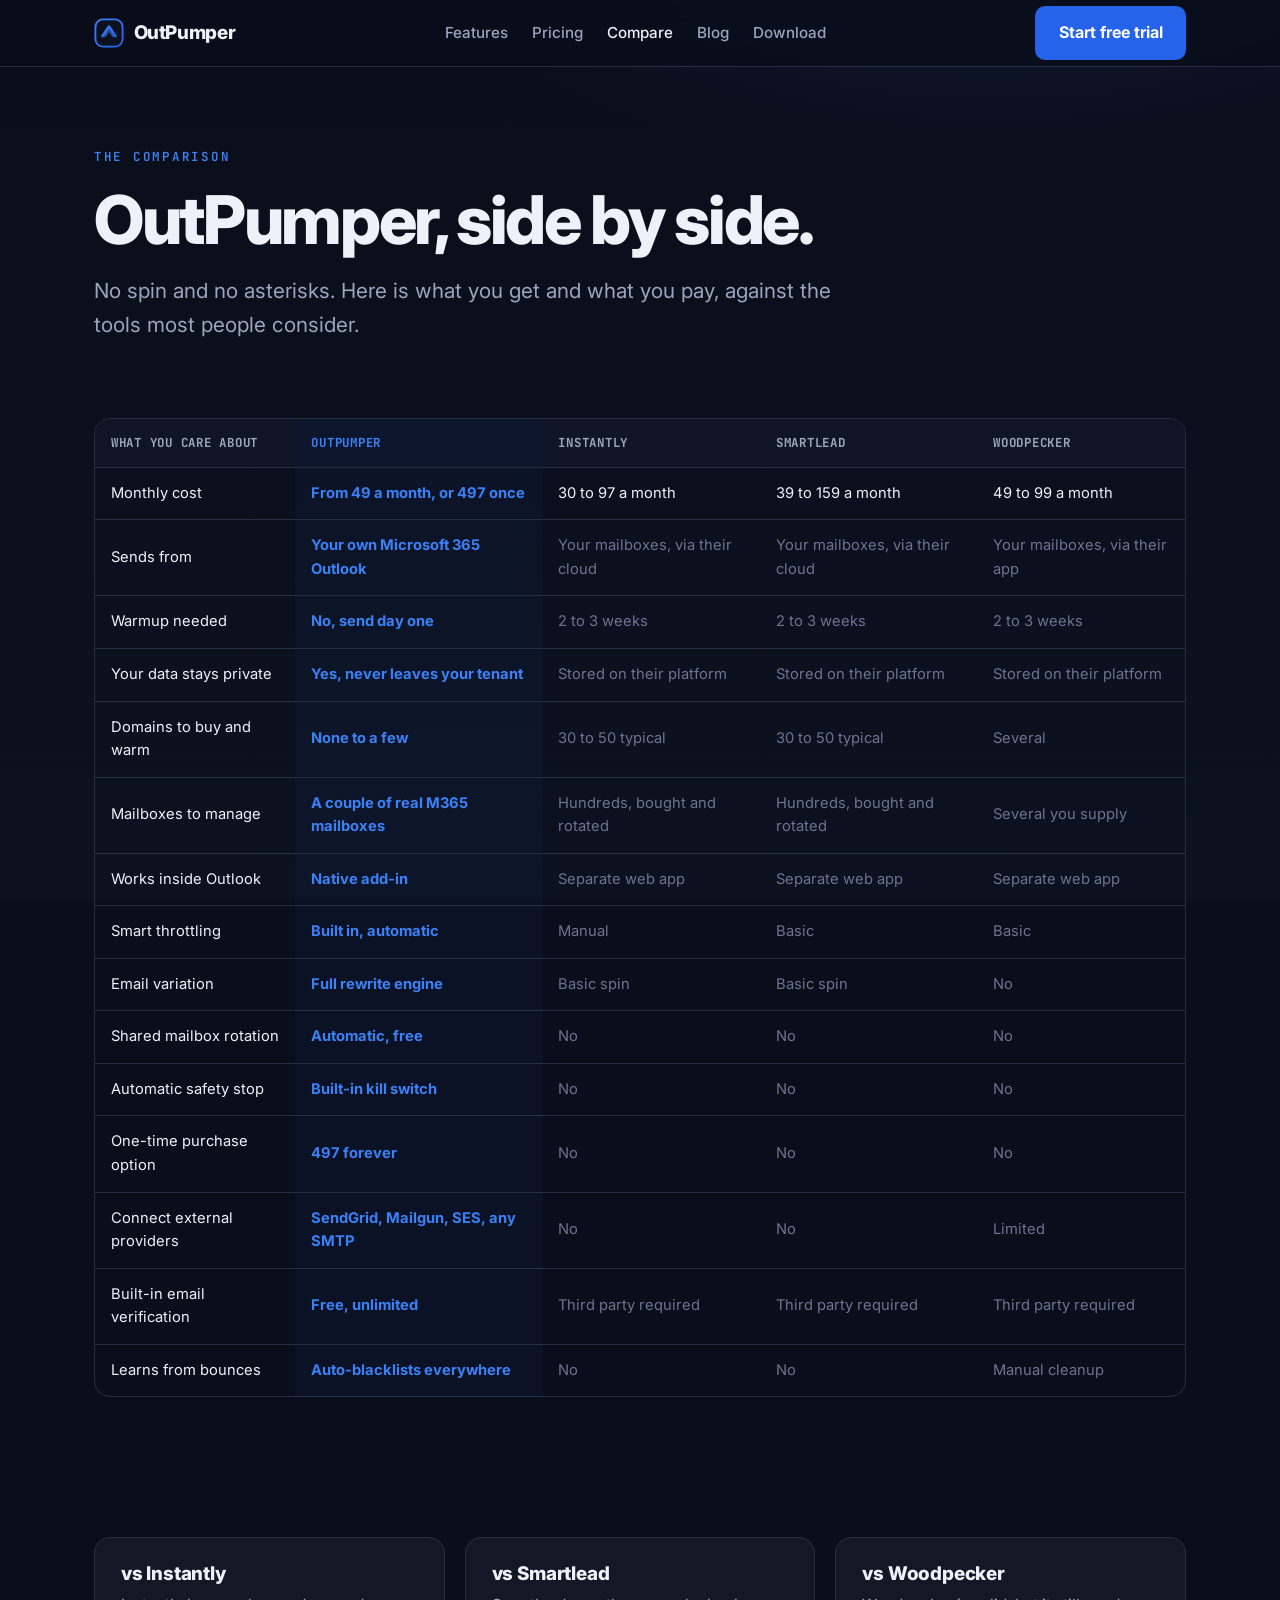
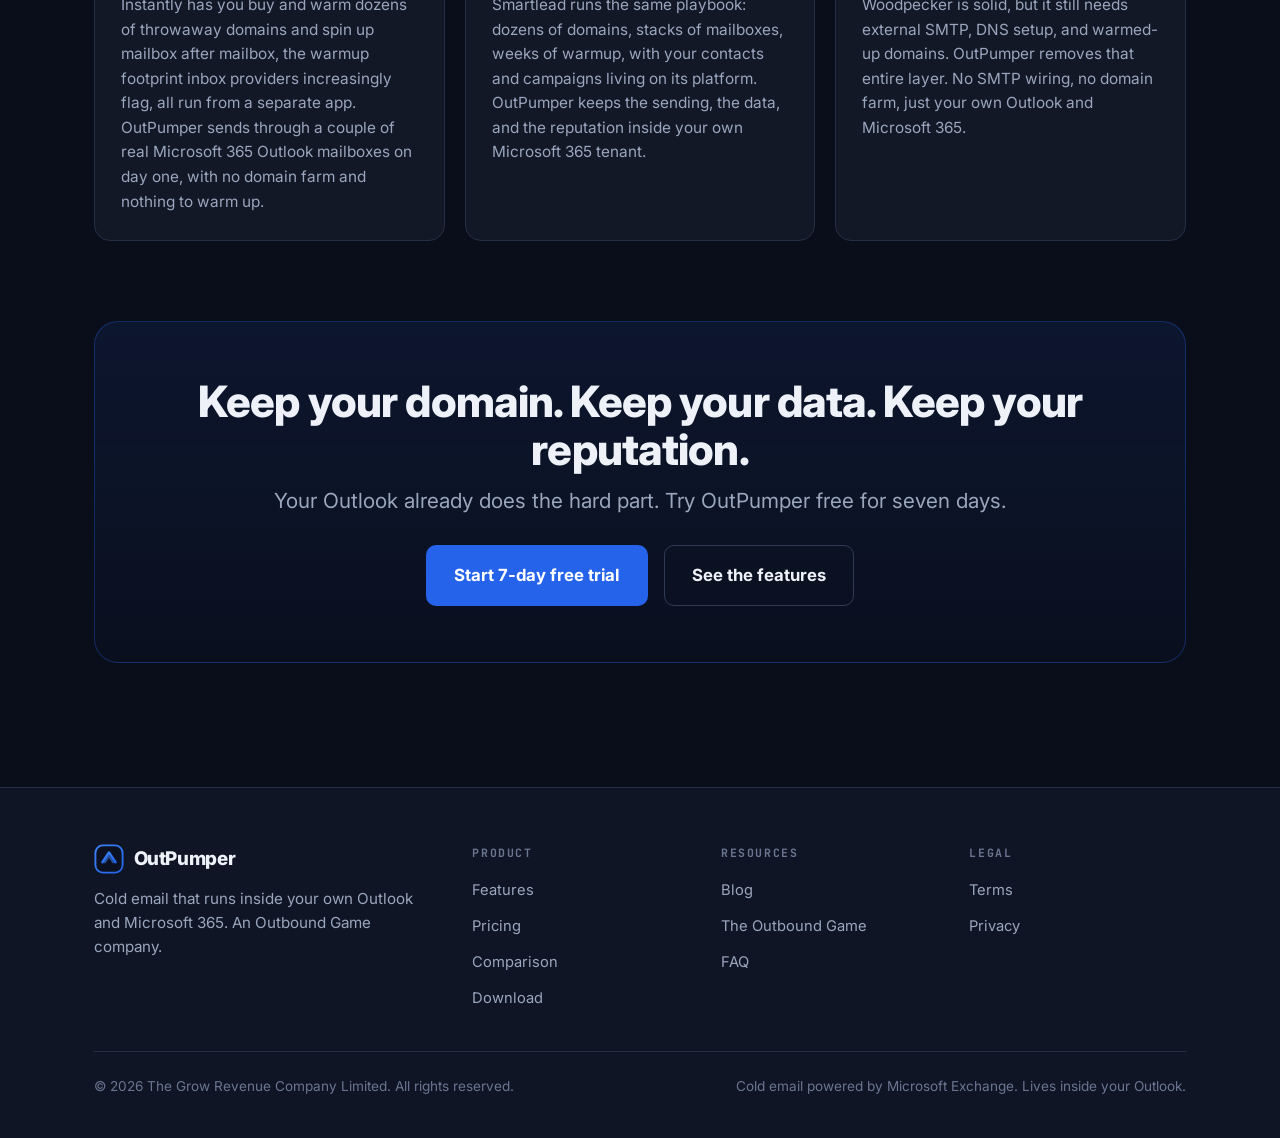
==== commit 33ca697f: "Reposition: mailboxes/no-warmup narrative, accurate competitor comparison, remove From box" ====
--- a/comparison.html
+++ b/comparison.html
@@ -5,10 +5,10 @@
 <meta name="viewport" content="width=device-width, initial-scale=1">
 <meta name="theme-color" content="#0a0e1a">
 <title>OutPumper vs Instantly vs Smartlead — Cold Email Comparison</title>
-<meta name="description" content="A straight comparison of OutPumper, Instantly, Smartlead, and Woodpecker: where mail sends from, warmup, extra domains, data privacy, and real cost.">
+<meta name="description" content="A straight comparison of OutPumper, Instantly, Smartlead, and Woodpecker: domains, mailboxes, warmup, data privacy, and real cost.">
 <link rel="canonical" href="https://outpumper.com/comparison.html">
 <meta property="og:title" content="OutPumper vs Instantly vs Smartlead vs Woodpecker">
-<meta property="og:description" content="Where your mail sends from, warmup, extra domains, data privacy, and the real cost. Side by side.">
+<meta property="og:description" content="Domains, mailboxes, warmup, data privacy, and the real cost. Side by side.">
 <meta property="og:type" content="website">
 <link rel="icon" href="/assets/mark.svg" type="image/svg+xml">
 <link rel="preconnect" href="https://fonts.googleapis.com">
@@ -57,11 +57,11 @@
         </tr></thead>
         <tbody>
           <tr><td>Monthly cost</td><td class="us">From 49 a month, or 497 once</td><td>30 to 97 a month</td><td>39 to 159 a month</td><td>49 to 99 a month</td></tr>
-          <tr><td>Sends from</td><td class="us">Your Outlook, your domain</td><td class="no">Their servers</td><td class="no">Their servers</td><td class="no">External SMTP</td></tr>
+          <tr><td>Sends from</td><td class="us">Your own Microsoft 365 Outlook</td><td class="no">Your mailboxes, via their cloud</td><td class="no">Your mailboxes, via their cloud</td><td class="no">Your mailboxes, via their app</td></tr>
           <tr><td>Warmup needed</td><td class="us">No, send day one</td><td class="no">2 to 3 weeks</td><td class="no">2 to 3 weeks</td><td class="no">2 to 3 weeks</td></tr>
-          <tr><td>Your data stays private</td><td class="us">Yes, never leaves your tenant</td><td class="no">On their servers</td><td class="no">On their servers</td><td class="no">On their servers</td></tr>
-          <tr><td>Extra domains needed</td><td class="us">Zero</td><td class="no">30 to 50 typical</td><td class="no">30 to 50 typical</td><td class="no">Recommended</td></tr>
-          <tr><td>Send from your real domain</td><td class="us">Always</td><td class="no">No</td><td class="no">No</td><td class="no">No</td></tr>
+          <tr><td>Your data stays private</td><td class="us">Yes, never leaves your tenant</td><td class="no">Stored on their platform</td><td class="no">Stored on their platform</td><td class="no">Stored on their platform</td></tr>
+          <tr><td>Domains to buy and warm</td><td class="us">None to a few</td><td class="no">30 to 50 typical</td><td class="no">30 to 50 typical</td><td class="no">Several</td></tr>
+          <tr><td>Mailboxes to manage</td><td class="us">A couple of real M365 mailboxes</td><td class="no">Hundreds, bought and rotated</td><td class="no">Hundreds, bought and rotated</td><td class="no">Several you supply</td></tr>
           <tr><td>Works inside Outlook</td><td class="us">Native add-in</td><td class="no">Separate web app</td><td class="no">Separate web app</td><td class="no">Separate web app</td></tr>
           <tr><td>Smart throttling</td><td class="us">Built in, automatic</td><td class="no">Manual</td><td class="no">Basic</td><td class="no">Basic</td></tr>
           <tr><td>Email variation</td><td class="us">Full rewrite engine</td><td class="no">Basic spin</td><td class="no">Basic spin</td><td class="no">No</td></tr>
@@ -80,9 +80,9 @@
 <section class="section-tight">
   <div class="container">
     <div class="grid grid-3">
-      <div class="card reveal"><h3>vs Instantly</h3><p>Instantly has you buy and warm dozens of throwaway domains, then pay for a warmup tool on top, and your mail still comes from servers no one recognizes. OutPumper sends from your real domain and your real Outlook on day one, with no extra layer to buy or manage.</p></div>
-      <div class="card reveal d1"><h3>vs Smartlead</h3><p>Smartlead still cannot send from your actual domain, and your contact data sits on its infrastructure. If a shared IP gets burned, your campaigns feel it. OutPumper keeps the sending, the data, and the reputation in your own tenant.</p></div>
-      <div class="card reveal d2"><h3>vs Woodpecker</h3><p>Woodpecker is solid, but it still needs external SMTP, DNS configuration, and sends from servers that are not yours. OutPumper removes that entire layer. No SMTP setup, no new SPF records, just Outlook doing what it already does.</p></div>
+      <div class="card reveal"><h3>vs Instantly</h3><p>Instantly has you buy and warm dozens of throwaway domains and spin up mailbox after mailbox, the warmup footprint inbox providers increasingly flag, all run from a separate app. OutPumper sends through a couple of real Microsoft 365 Outlook mailboxes on day one, with no domain farm and nothing to warm up.</p></div>
+      <div class="card reveal d1"><h3>vs Smartlead</h3><p>Smartlead runs the same playbook: dozens of domains, stacks of mailboxes, weeks of warmup, with your contacts and campaigns living on its platform. OutPumper keeps the sending, the data, and the reputation inside your own Microsoft 365 tenant.</p></div>
+      <div class="card reveal d2"><h3>vs Woodpecker</h3><p>Woodpecker is solid, but it still needs external SMTP, DNS setup, and warmed-up domains. OutPumper removes that entire layer. No SMTP wiring, no domain farm, just your own Outlook and Microsoft 365.</p></div>
     </div>
   </div>
 </section>
@@ -104,7 +104,7 @@
     <div class="foot-grid">
       <div class="foot-brand">
         <a class="brand" href="/"><img class="dot" src="/assets/mark.svg" alt=""> OutPumper</a>
-        <p class="lead">Cold email that sends from your own Outlook and your real domain. An Outbound Game company.</p>
+        <p class="lead">Cold email that runs inside your own Outlook and Microsoft 365. An Outbound Game company.</p>
       </div>
       <div class="foot-col"><h4>Product</h4><ul>
         <li><a href="/features.html">Features</a></li><li><a href="/pricing.html">Pricing</a></li>
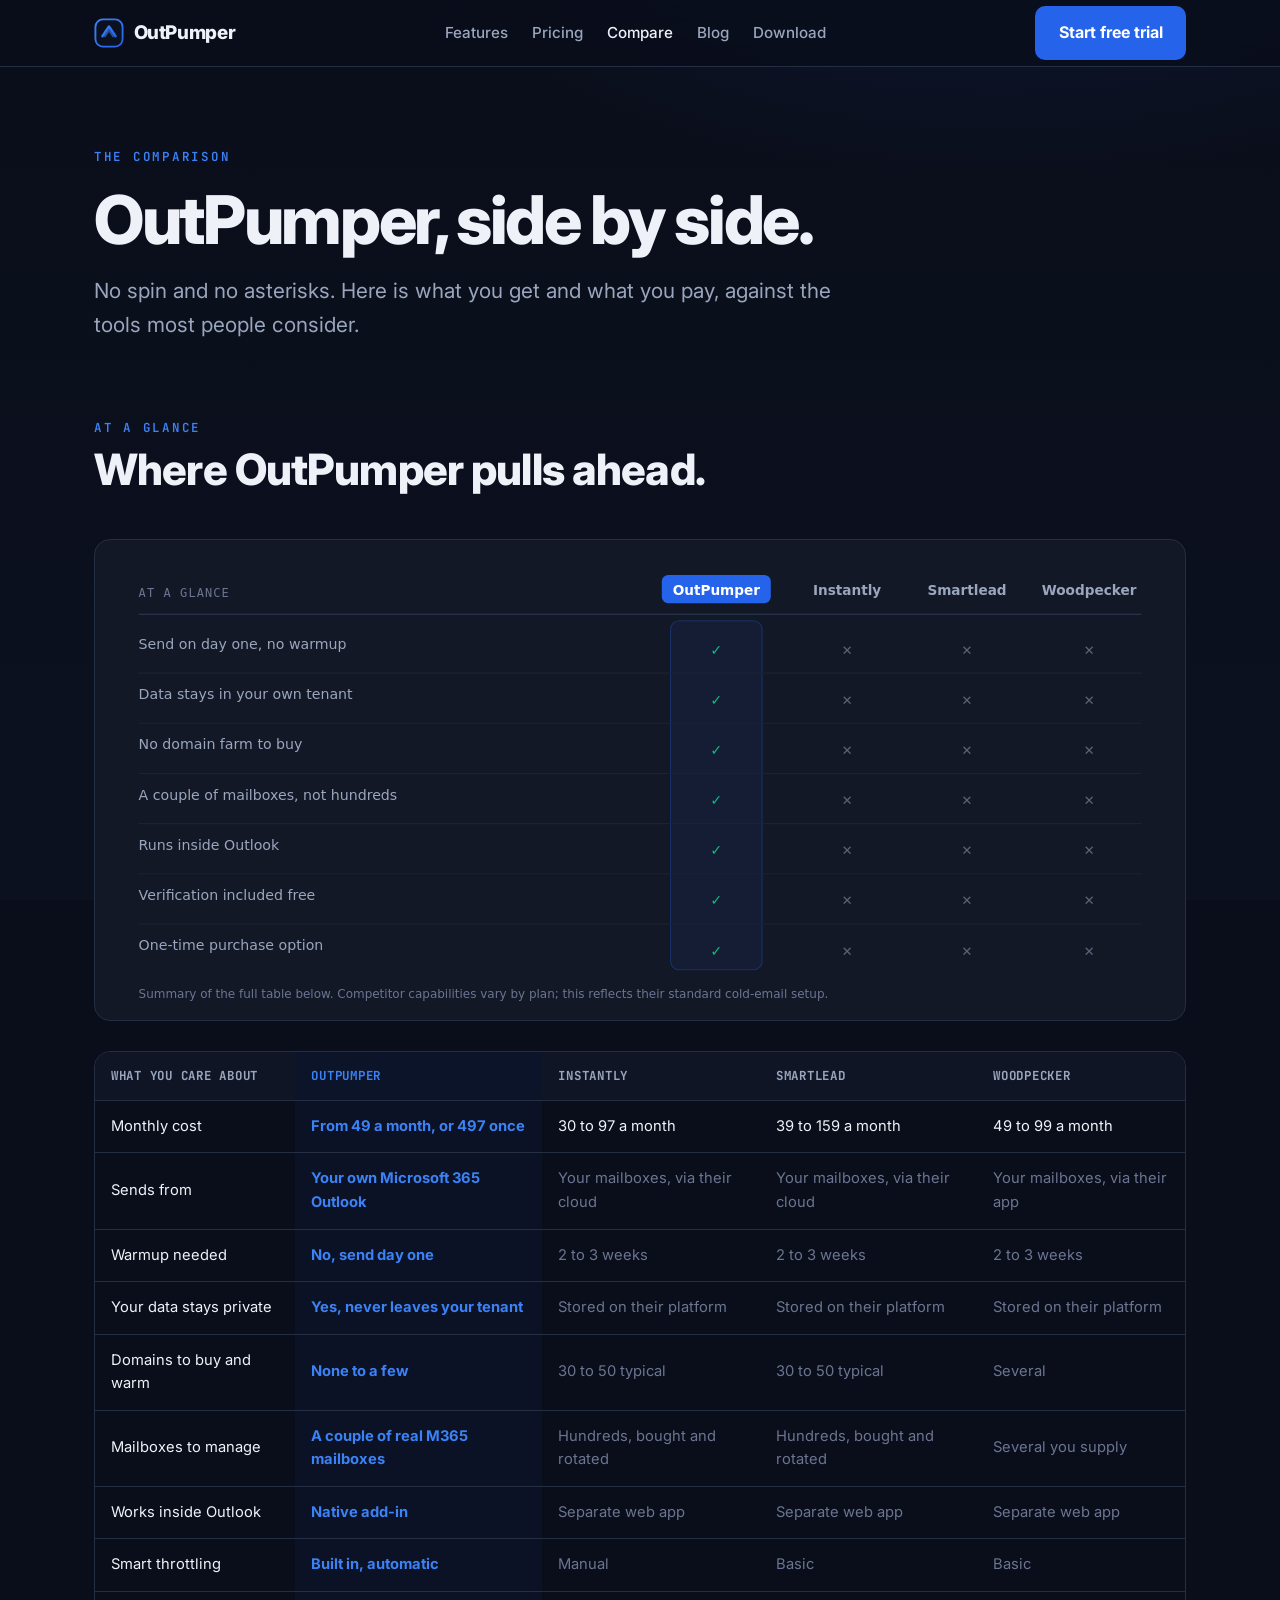
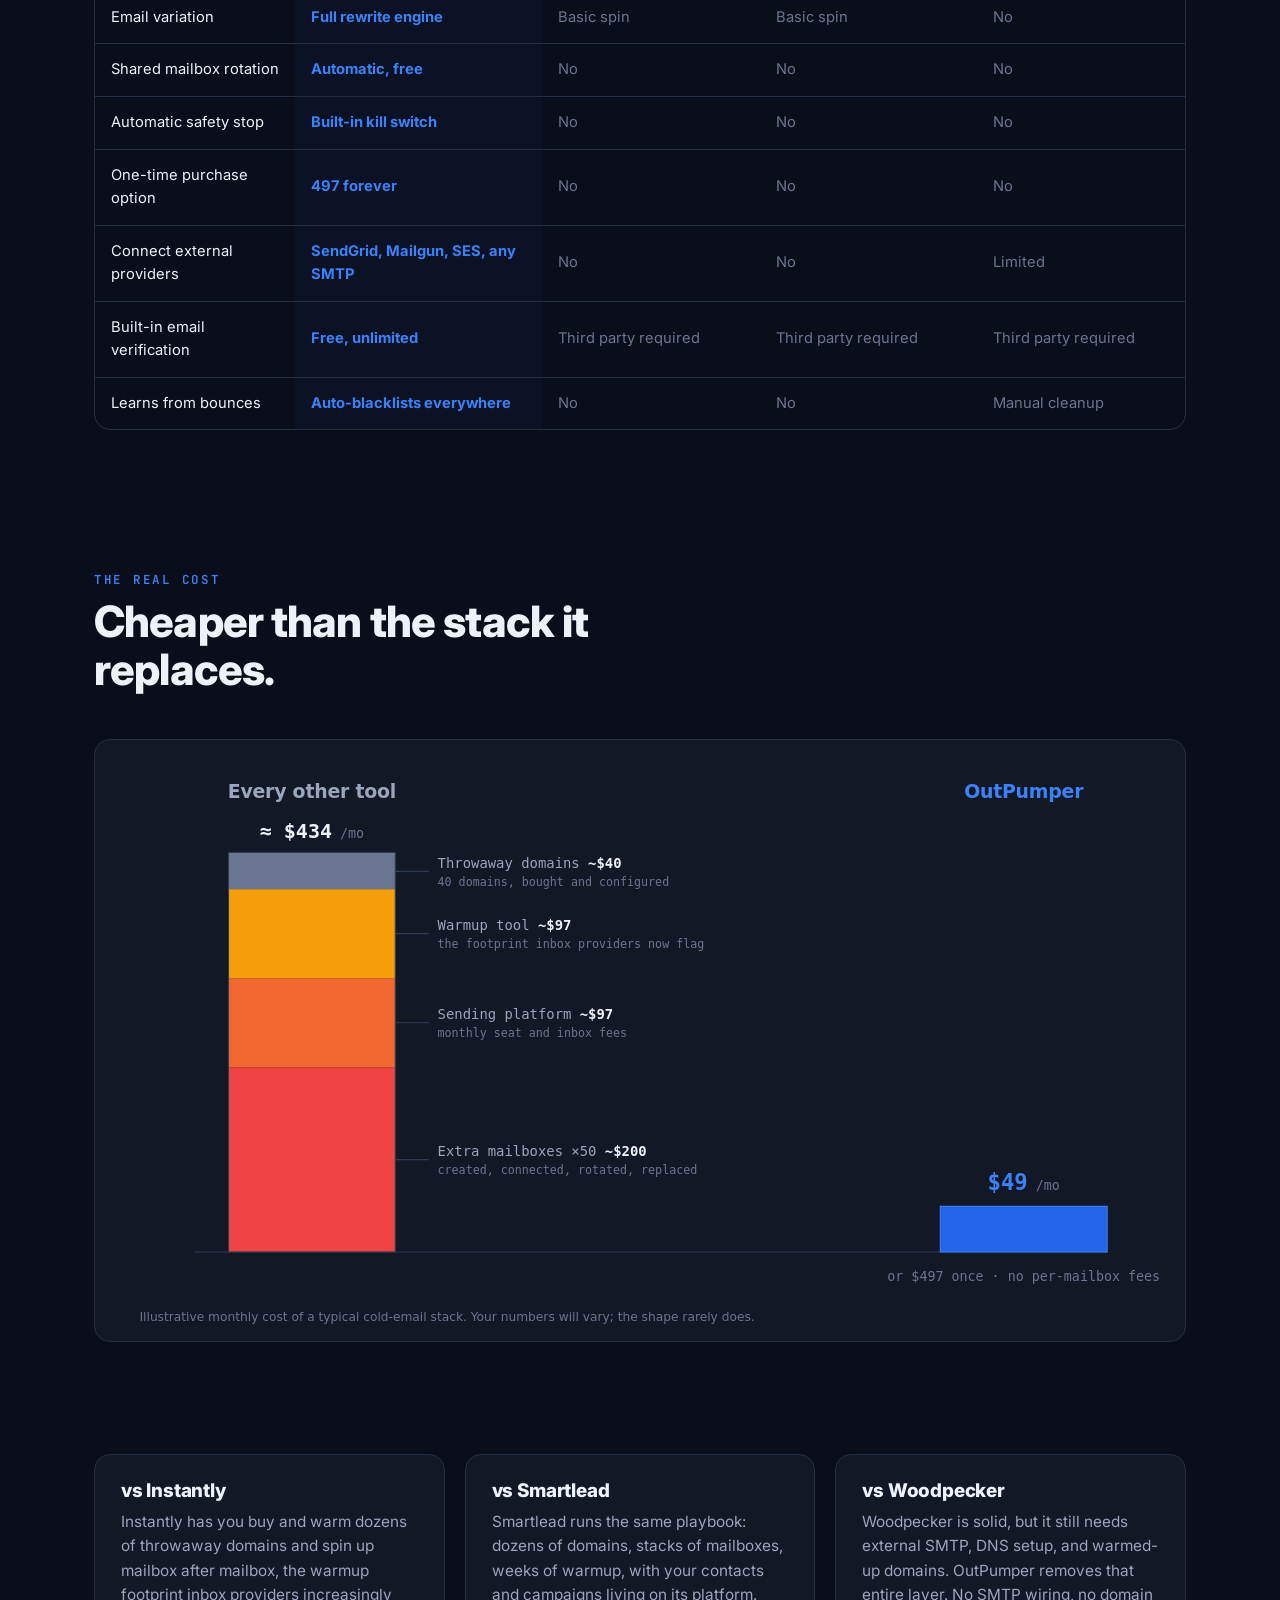
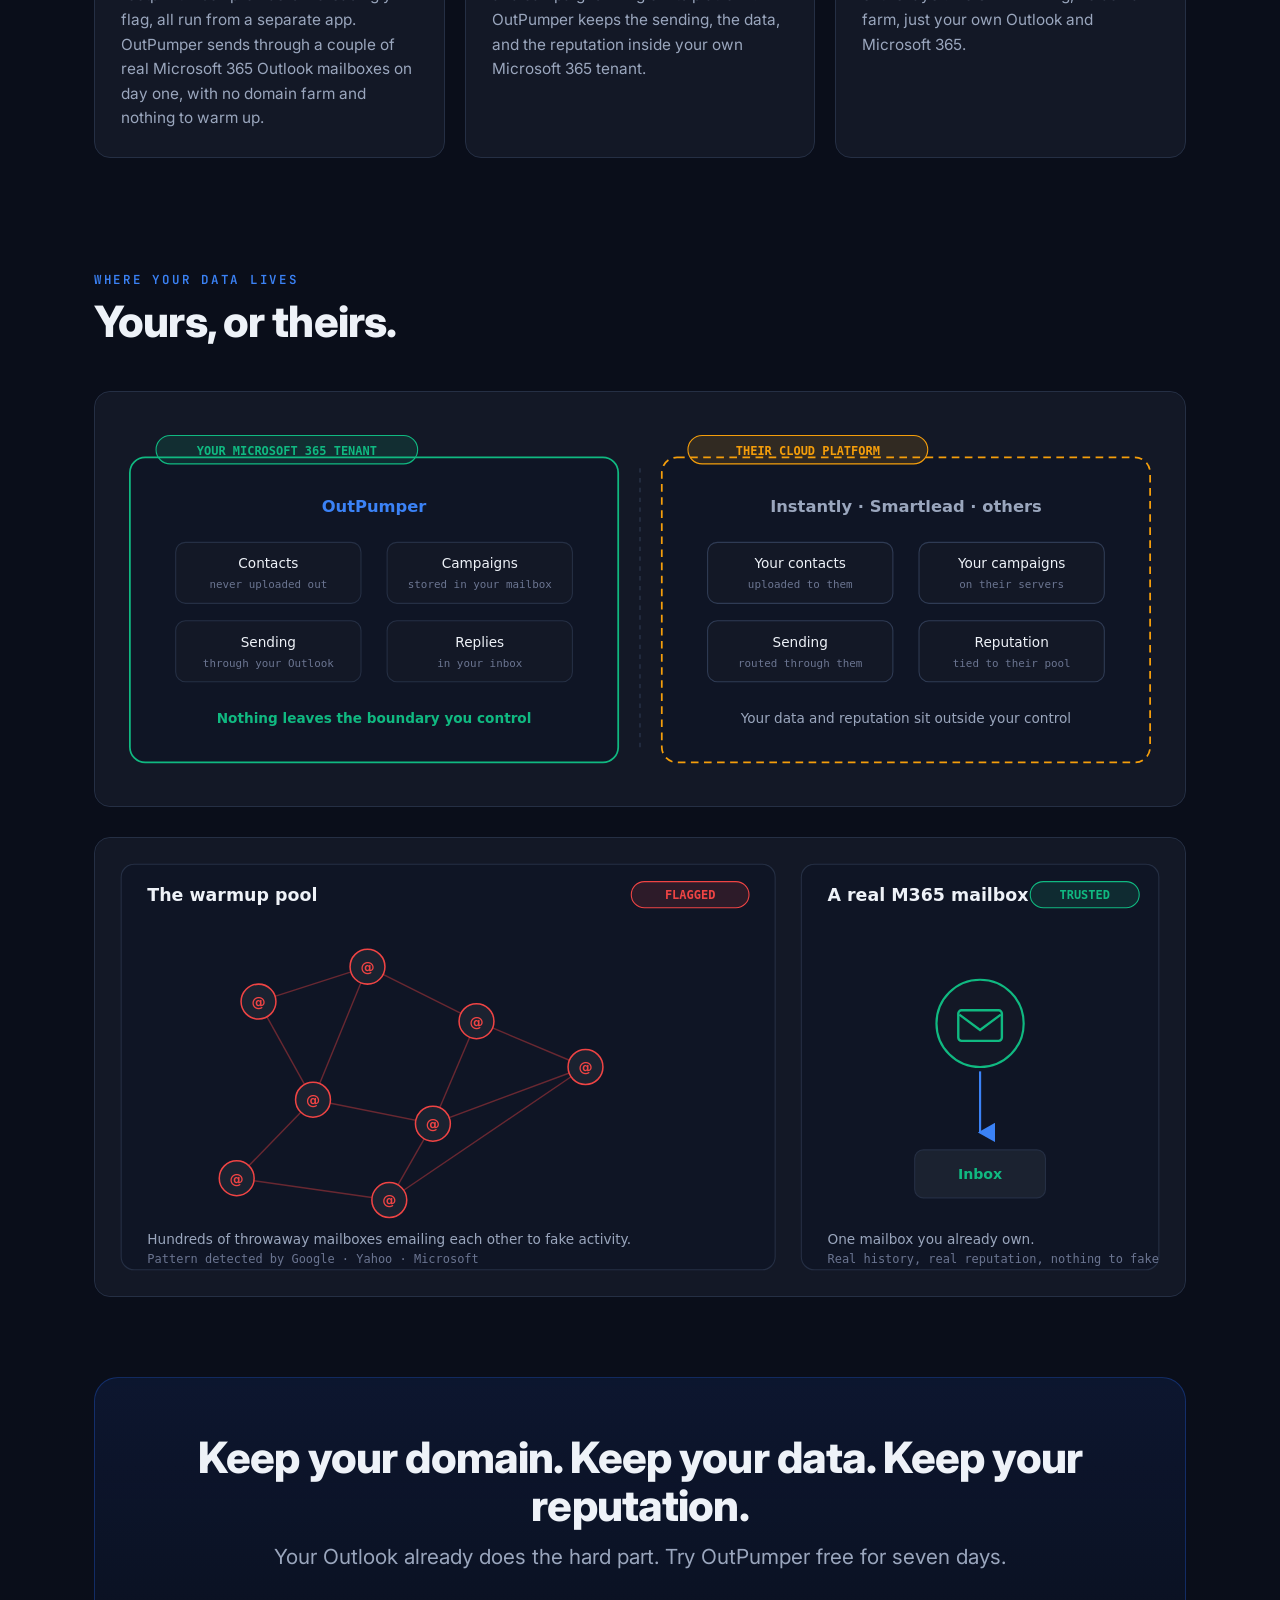
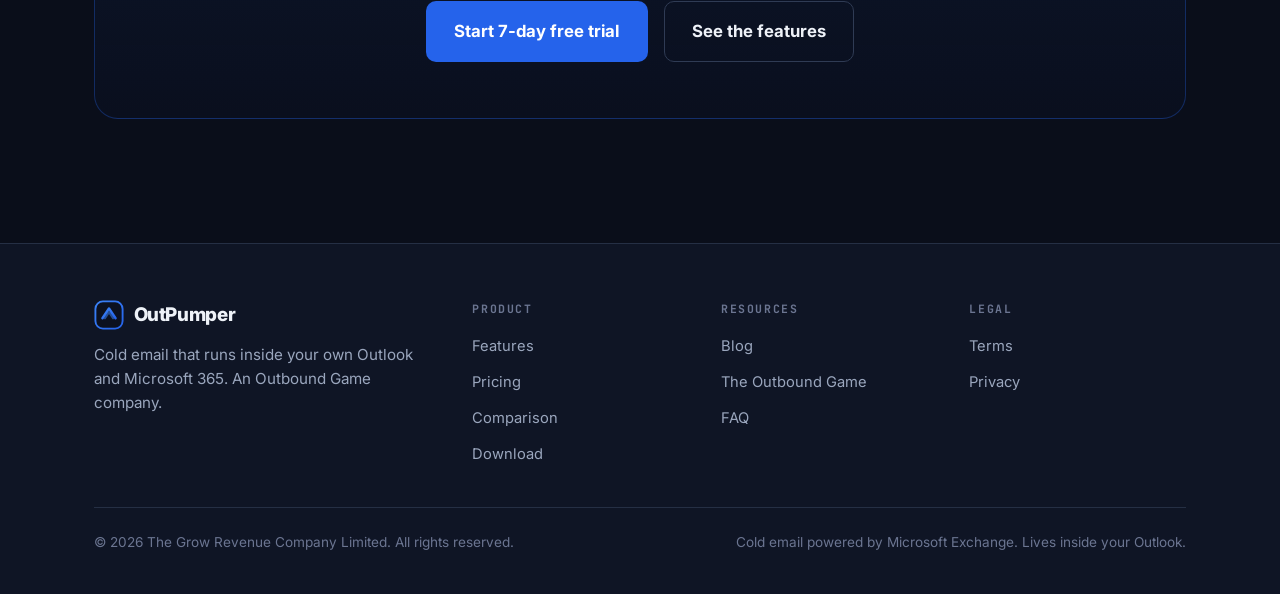
==== commit 5f50567c: "Add branded SVG visuals to features, pricing, and compare pages" ====
--- a/comparison.html
+++ b/comparison.html
@@ -15,6 +15,14 @@
 <link rel="preconnect" href="https://fonts.gstatic.com" crossorigin>
 <link href="https://fonts.googleapis.com/css2?family=Inter:wght@400;500;600;700;800&family=JetBrains+Mono:wght@400;600;700&display=swap" rel="stylesheet">
 <link rel="stylesheet" href="/assets/app.css">
+<style>
+  .figure{margin:0;}
+  .figure img{display:block;width:100%;height:auto;border-radius:var(--r);border:1px solid var(--border);background:var(--card);}
+  .figure.bare img{border:0;background:transparent;border-radius:0;}
+  .figcap{margin-top:10px;font-size:.82rem;color:var(--t3);text-align:center;}
+  .split{display:grid;grid-template-columns:1fr 1fr;gap:40px;align-items:center;}
+  @media(max-width:820px){.split{grid-template-columns:1fr;gap:28px;}}
+</style>
 </head>
 <body>
 
@@ -46,6 +54,8 @@
 
 <section style="padding-top:16px">
   <div class="container">
+    <div class="sec-head"><p class="eyebrow">At a glance</p><h2>Where OutPumper pulls ahead.</h2></div>
+    <figure class="figure" style="margin-bottom:30px"><img src="/assets/img/compare-scorecard.svg" alt="Scorecard: OutPumper passes every key dimension (send day one, data in your tenant, no domain farm, a couple of mailboxes, inside Outlook, verification included, one-time option) where Instantly, Smartlead and Woodpecker do not" loading="lazy"></figure>
     <div class="tablewrap reveal">
       <table class="cmp">
         <thead><tr>
@@ -79,11 +89,26 @@
 
 <section class="section-tight">
   <div class="container">
+    <div class="sec-head"><p class="eyebrow">The real cost</p><h2>Cheaper than the stack it replaces.</h2></div>
+    <figure class="figure"><img src="/assets/img/cost-stack.svg" alt="A typical cold-email stack of domains, mailboxes, a warmup tool and a platform costs about 434 dollars a month, versus OutPumper at 49" loading="lazy"></figure>
+  </div>
+</section>
+
+<section class="section-tight">
+  <div class="container">
     <div class="grid grid-3">
       <div class="card reveal"><h3>vs Instantly</h3><p>Instantly has you buy and warm dozens of throwaway domains and spin up mailbox after mailbox, the warmup footprint inbox providers increasingly flag, all run from a separate app. OutPumper sends through a couple of real Microsoft 365 Outlook mailboxes on day one, with no domain farm and nothing to warm up.</p></div>
       <div class="card reveal d1"><h3>vs Smartlead</h3><p>Smartlead runs the same playbook: dozens of domains, stacks of mailboxes, weeks of warmup, with your contacts and campaigns living on its platform. OutPumper keeps the sending, the data, and the reputation inside your own Microsoft 365 tenant.</p></div>
       <div class="card reveal d2"><h3>vs Woodpecker</h3><p>Woodpecker is solid, but it still needs external SMTP, DNS setup, and warmed-up domains. OutPumper removes that entire layer. No SMTP wiring, no domain farm, just your own Outlook and Microsoft 365.</p></div>
     </div>
+  </div>
+</section>
+
+<section class="section-tight">
+  <div class="container">
+    <div class="sec-head"><p class="eyebrow">Where your data lives</p><h2>Yours, or theirs.</h2></div>
+    <figure class="figure" style="margin-bottom:30px"><img src="/assets/img/data-location.svg" alt="With OutPumper, contacts, campaigns, sending and replies stay inside your Microsoft 365 tenant; with other tools, your data and reputation sit on their cloud platform" loading="lazy"></figure>
+    <figure class="figure"><img src="/assets/img/warmup-footprint.svg" alt="A flagged warmup pool of throwaway mailboxes versus a single trusted real Microsoft 365 mailbox" loading="lazy"></figure>
   </div>
 </section>
 
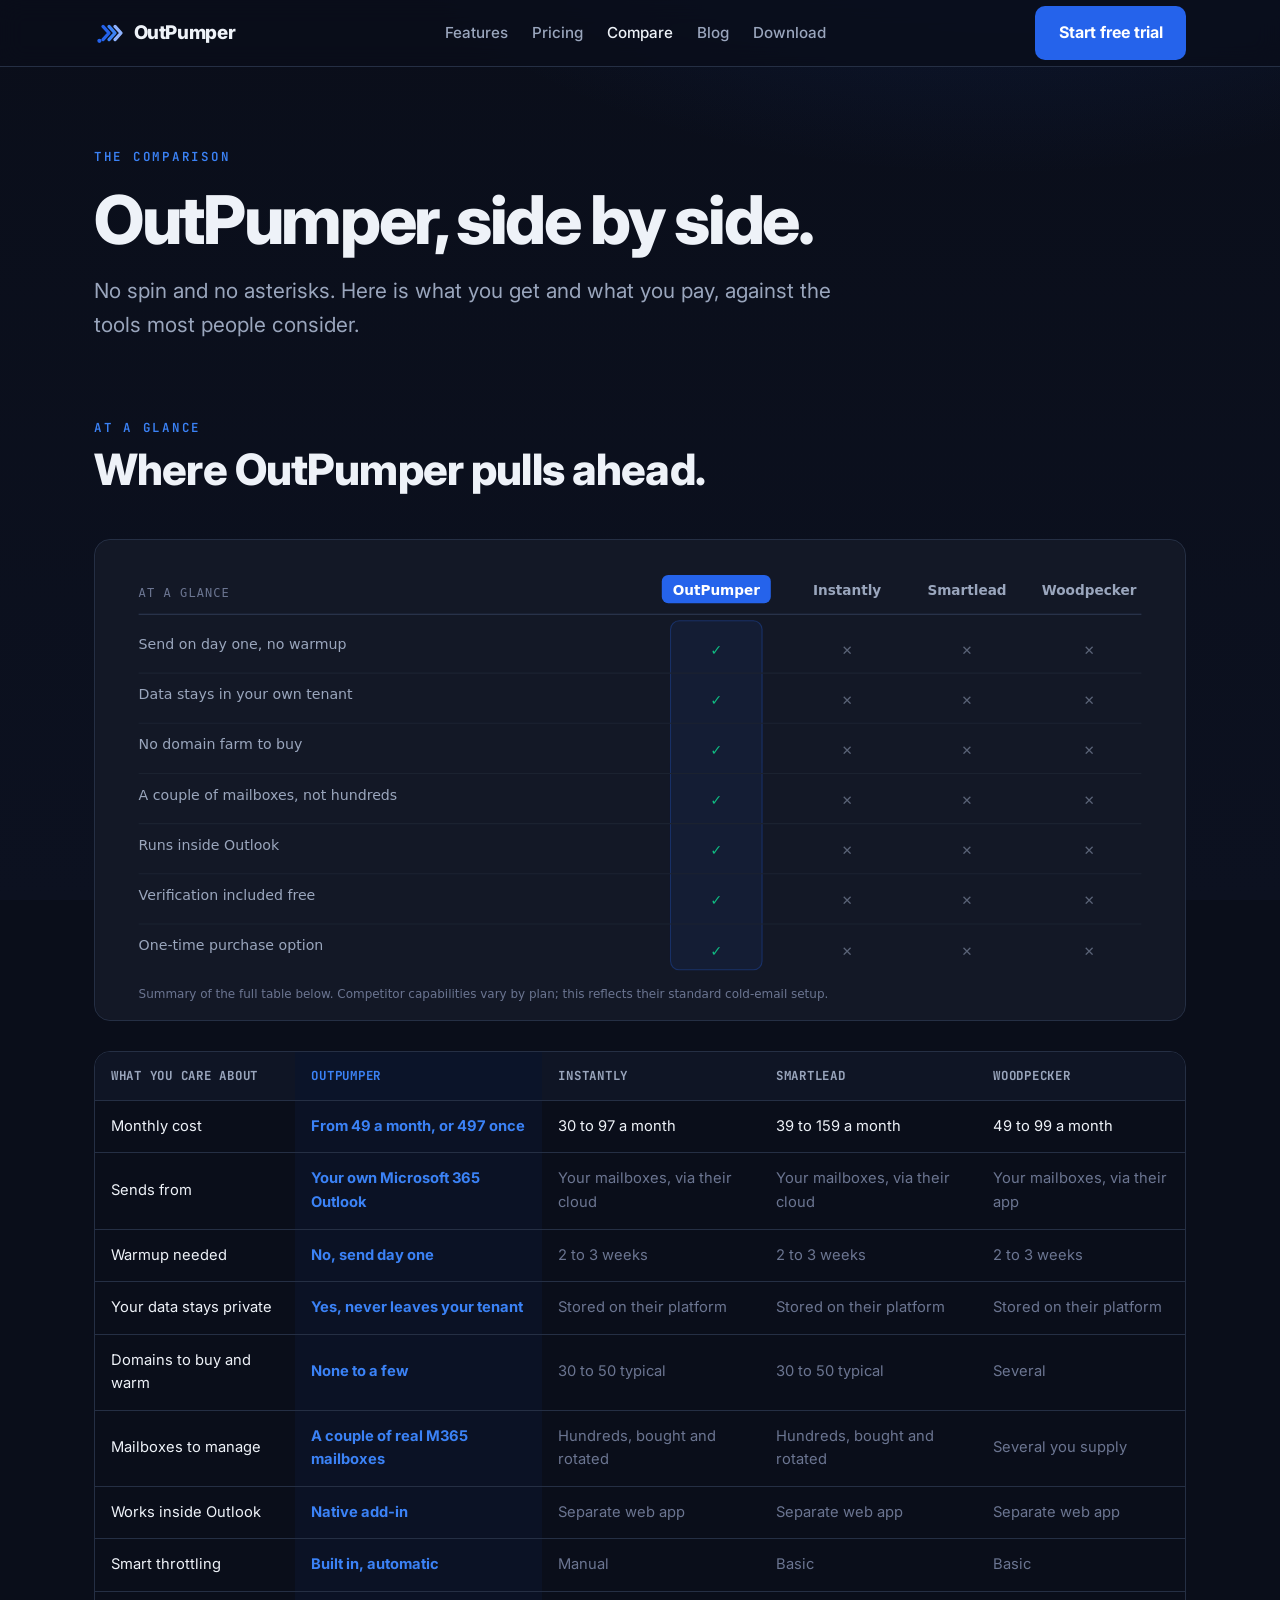
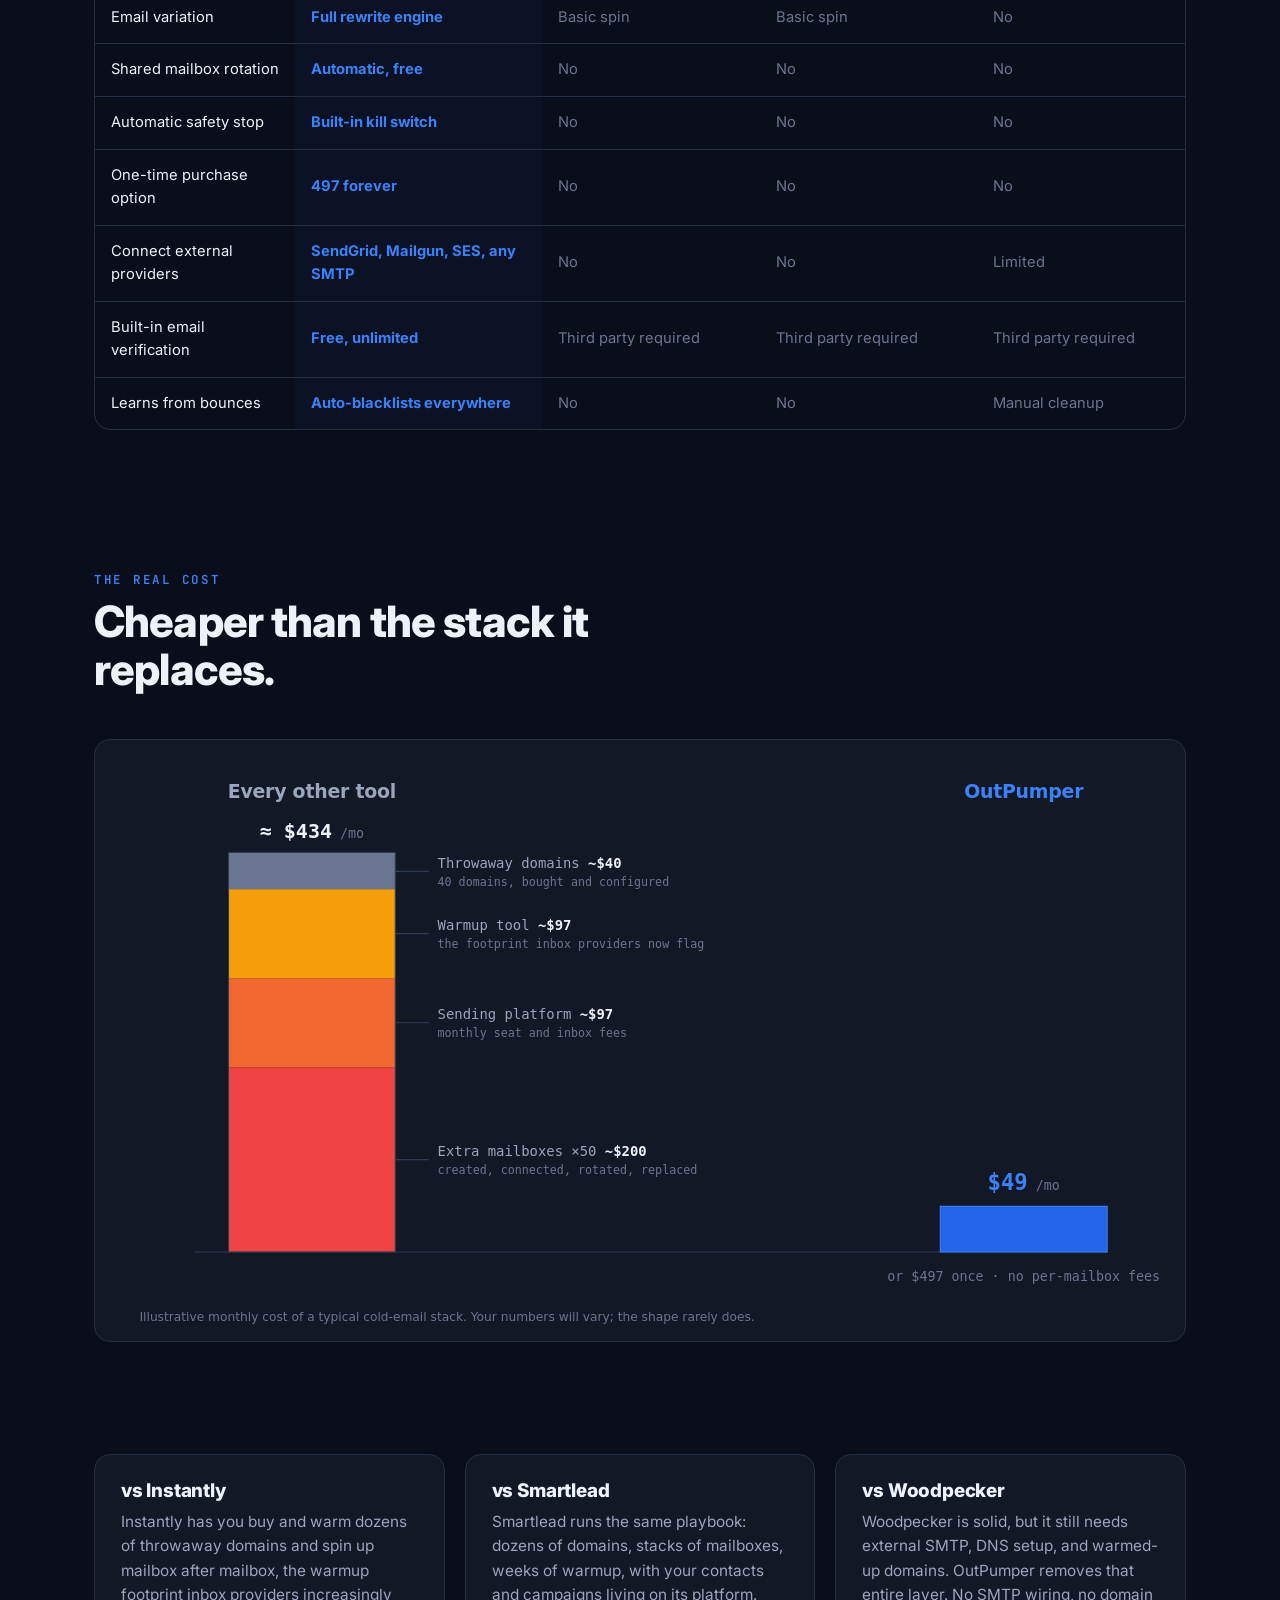
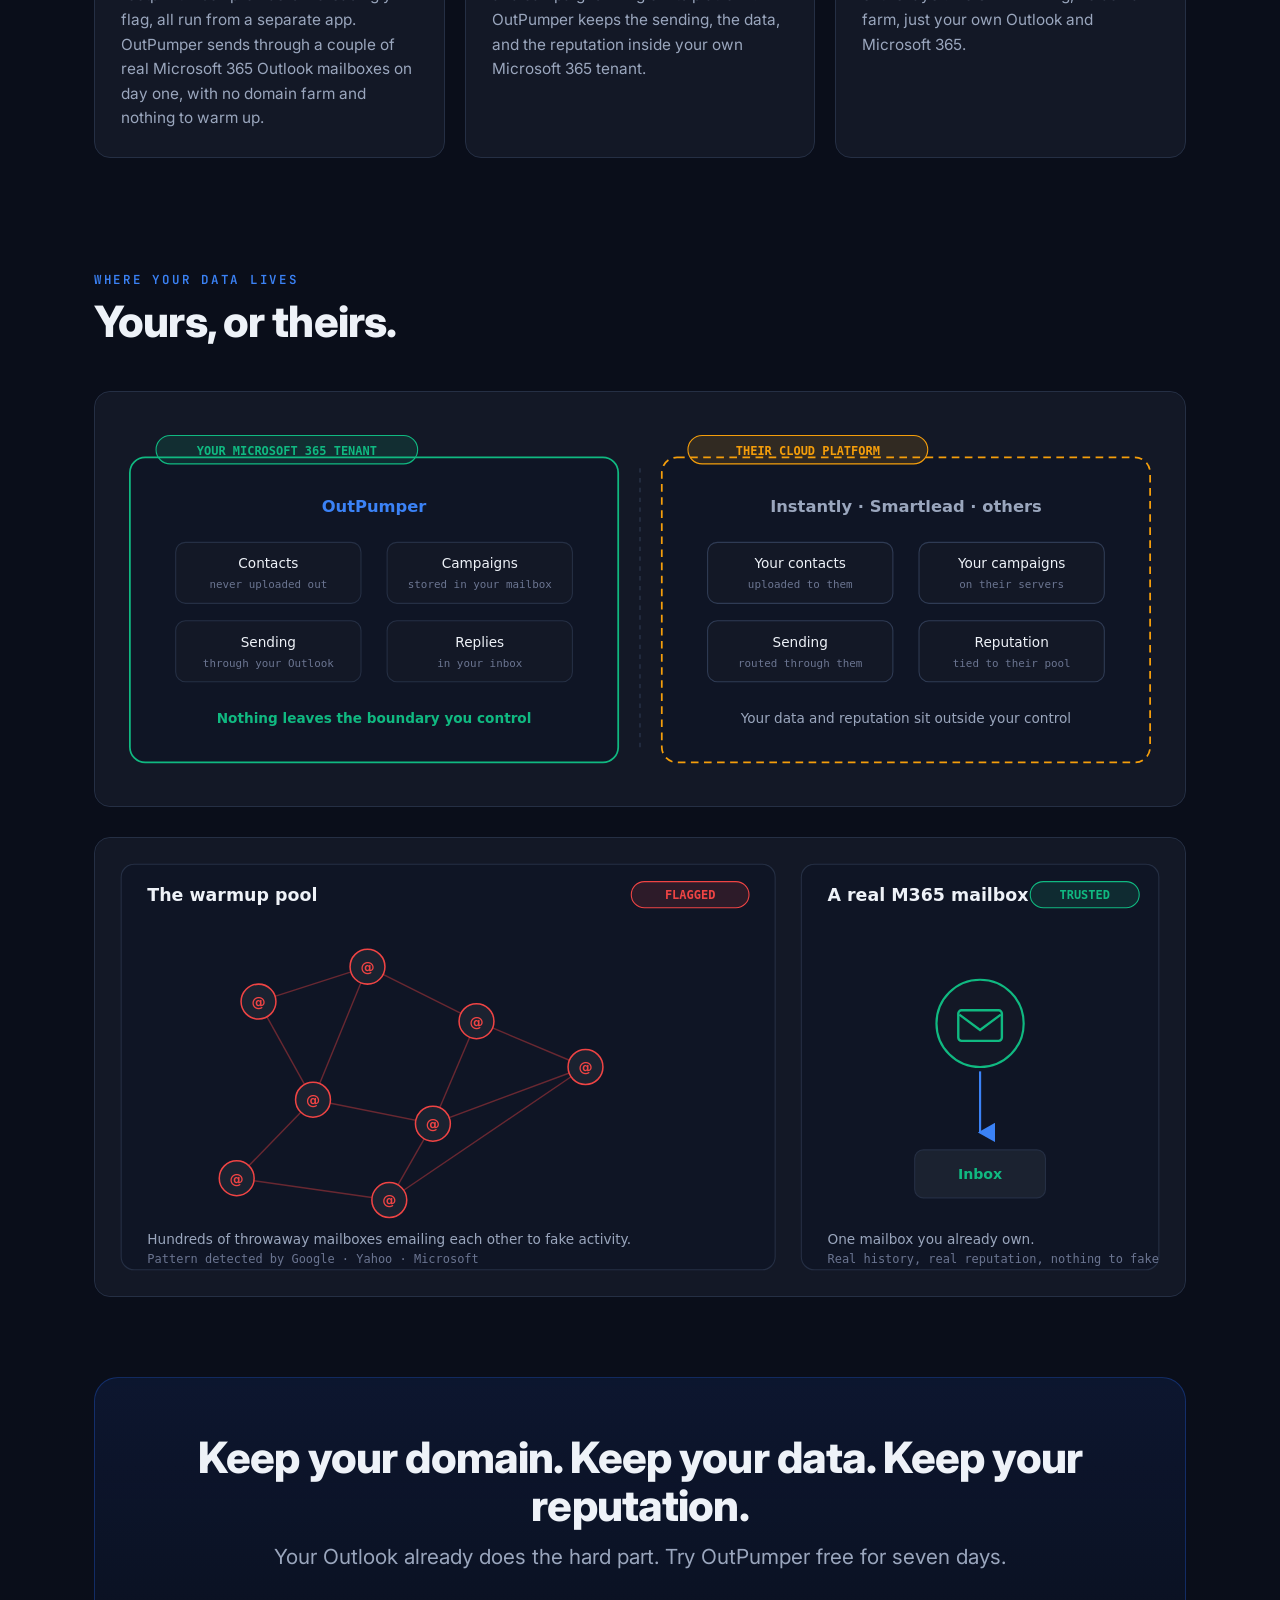
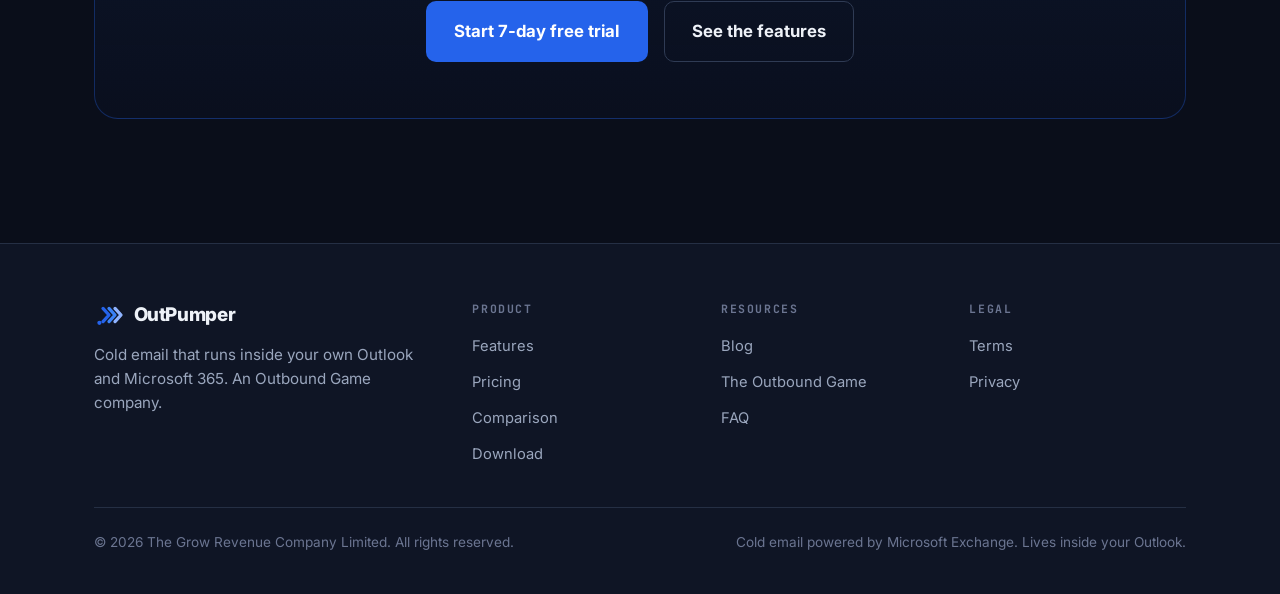
==== commit 93311a75: "Add Meta pixel" ====
--- a/comparison.html
+++ b/comparison.html
@@ -23,6 +23,23 @@
   .split{display:grid;grid-template-columns:1fr 1fr;gap:40px;align-items:center;}
   @media(max-width:820px){.split{grid-template-columns:1fr;gap:28px;}}
 </style>
+<!-- Meta Pixel Code -->
+<script>
+!function(f,b,e,v,n,t,s)
+{if(f.fbq)return;n=f.fbq=function(){n.callMethod?
+n.callMethod.apply(n,arguments):n.queue.push(arguments)};
+if(!f._fbq)f._fbq=n;n.push=n;n.loaded=!0;n.version='2.0';
+n.queue=[];t=b.createElement(e);t.async=!0;
+t.src=v;s=b.getElementsByTagName(e)[0];
+s.parentNode.insertBefore(t,s)}(window, document,'script',
+'https://connect.facebook.net/en_US/fbevents.js');
+fbq('init', '2084976475388037');
+fbq('track', 'PageView');
+</script>
+<noscript><img height="1" width="1" style="display:none"
+src="https://www.facebook.com/tr?id=2084976475388037&ev=PageView&noscript=1"
+/></noscript>
+<!-- End Meta Pixel Code -->
 </head>
 <body>
 
